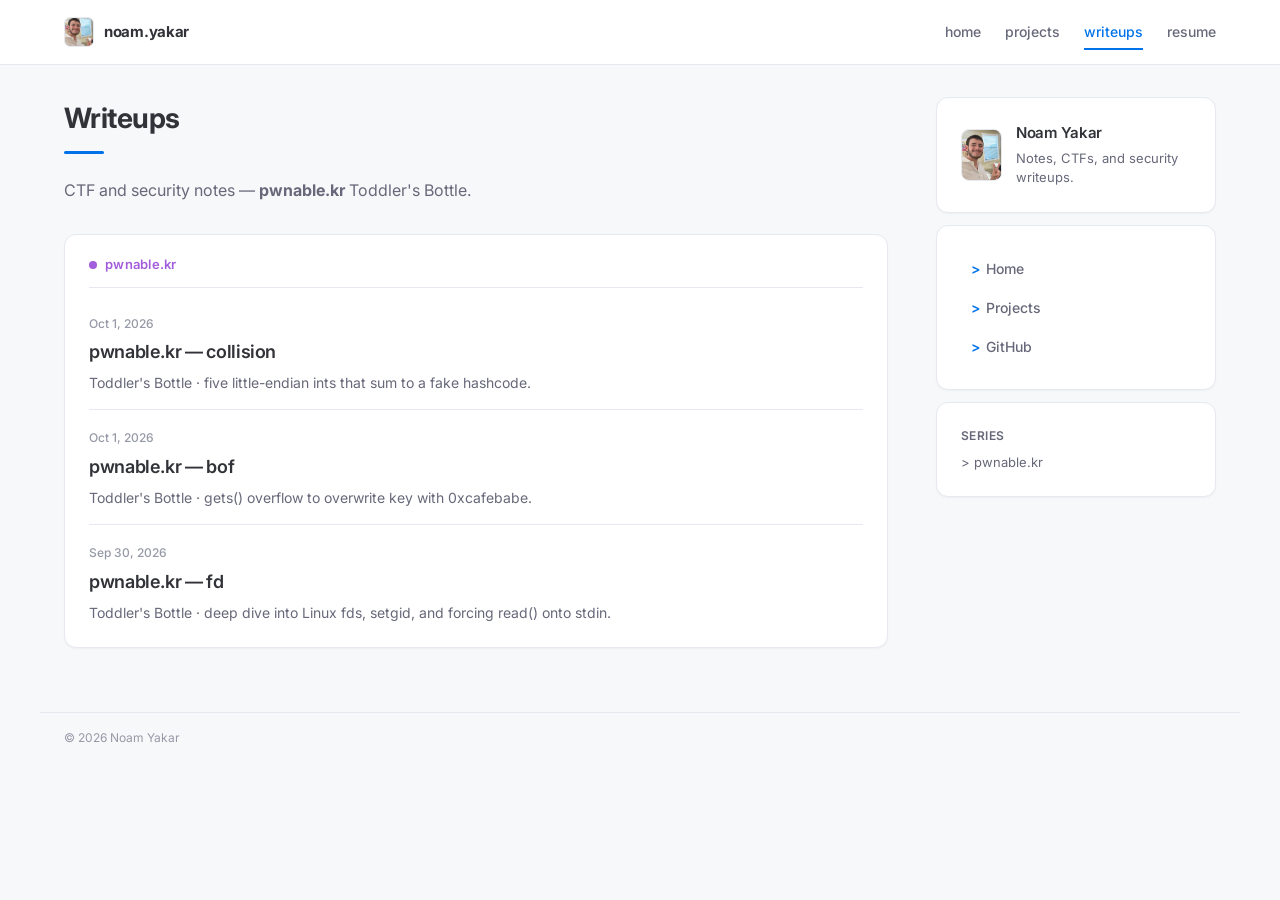
==== writeups/index.html @ 421d5d64 "Remove STP 421 and PCA writeups Drop the course-note posts, their PDFs, and the stats & ML series so" ====
<!DOCTYPE html>
<html lang="en">
<head>
  <meta charset="UTF-8" />
  <meta name="viewport" content="width=device-width, initial-scale=1" />
  <meta name="theme-color" content="#0073EA" />
  <title>Writeups — Noam Yakar</title>
  <meta name="description" content="Security and CTF writeups by Noam Yakar." />
  <link rel="stylesheet" href="../css/site.css" />
</head>
<body class="site">
  <nav class="topbar" aria-label="Primary">
    <div class="topbar-inner">
      <a class="topbar-brand" href="../index.html">
        <img class="topbar-avatar" src="../profile.png" alt="" width="30" height="30" />
        <span>noam.yakar</span>
      </a>
      <div class="topbar-links">
        <a href="../index.html">home</a>
        <a href="../projects.html">projects</a>
        <a href="index.html" aria-current="page">writeups</a>
        <a href="../resume1.pdf" target="_blank" rel="noopener noreferrer">resume</a>
      </div>
    </div>
  </nav>

  <div class="page-layout">
    <main class="content">
      <h1>Writeups</h1>
      <p class="lead">
        CTF and security notes — <strong>pwnable.kr</strong> Toddler's Bottle.
      </p>
      <div class="posts-list" id="writeups-list"></div>
    </main>

    <aside class="sidebar">
      <div class="sidebar-card bio-card">
        <img class="sidebar-avatar" src="../profile.png" alt="Noam Yakar" width="52" height="52" />
        <div>
          <h3 class="sidebar-name">Noam Yakar</h3>
          <p class="sidebar-bio">Notes, CTFs, and security writeups.</p>
        </div>
      </div>
      <div class="sidebar-card links-card">
        <a href="../index.html"><span class="prompt">&gt;</span>Home</a>
        <a href="../projects.html"><span class="prompt">&gt;</span>Projects</a>
        <a href="https://github.com/NoamAdept" target="_blank" rel="noopener noreferrer"><span class="prompt">&gt;</span>GitHub</a>
      </div>
      <div class="sidebar-card">
        <h4 class="sidebar-card-title">Series</h4>
        <p class="sidebar-bio">
          <span class="prompt">&gt;</span> pwnable.kr
        </p>
      </div>
    </aside>
  </div>

  <footer class="site-footer">
    <p>© 2026 Noam Yakar</p>
  </footer>
  <script src="../js/writeups.js"></script>
</body>
</html>
---- css/site.css ----
/* Tetra UI — monday.com–inspired SaaS system */
@import url("https://fonts.googleapis.com/css2?family=Inter:wght@400;500;600;700&display=swap");

*,
*::before,
*::after {
  box-sizing: border-box;
  margin: 0;
  padding: 0;
}

:root {
  /* Accent share: blue 40 / purple 25 / green 20 / yellow 15 */
  --blue: #0073ea;
  --purple: #a25ddc;
  --green: #00c875;
  --yellow: #fdab3d;
  --danger: #e2445c;
  --disabled: #c4c4c4;

  --blue-soft: #e6f1fc;
  --purple-soft: #f3eafb;
  --green-soft: #e5f8f1;
  --yellow-soft: #fff4e0;
  --danger-soft: #fde8ec;

  --background: #f7f8fa;
  --surface: #ffffff;
  --surface-hover: #f0f1f3;
  --border: #e6e9ef;
  --border-strong: #d0d4dc;

  --text-primary: #323338;
  --text-secondary: #676879;
  --text-muted: #9699a6;
  --text-disabled: #bfc2cc;

  --accent: var(--blue);
  --radius-small: 6px;
  --radius: 8px;
  --radius-large: 12px;
  --radius-xl: 16px;
  --radius-pill: 999px;

  --shadow-card: 0 1px 2px rgba(0, 0, 0, 0.04);
  --shadow-hover: 0 4px 12px rgba(0, 0, 0, 0.06);

  --font: Inter, -apple-system, BlinkMacSystemFont, "Segoe UI", sans-serif;
  --font-mono: ui-monospace, "SF Mono", Menlo, Consolas, monospace;

  --space-1: 4px;
  --space-2: 8px;
  --space-3: 12px;
  --space-4: 16px;
  --space-5: 24px;
  --space-6: 32px;
  --space-7: 48px;
  --space-8: 64px;

  --transition: background-color 150ms ease, border-color 150ms ease,
    box-shadow 150ms ease, transform 150ms ease, color 150ms ease;
}

html {
  scroll-behavior: smooth;
}

body {
  min-height: 100vh;
  background: var(--background);
  color: var(--text-primary);
  font-family: var(--font);
  font-size: 15px;
  line-height: 1.5;
  -webkit-font-smoothing: antialiased;
}

a {
  color: inherit;
  text-decoration: none;
  transition: var(--transition);
}

img {
  max-width: 100%;
  display: block;
}

/* ── Landing ── */
body.landing {
  display: grid;
  place-items: center;
  padding: var(--space-6) var(--space-4) var(--space-7);
  background:
    radial-gradient(ellipse 70% 55% at 50% 0%, var(--blue-soft), transparent 55%),
    var(--background);
}

.stage {
  position: relative;
  width: min(920px, 100%);
}

.glow {
  position: absolute;
  inset: -2px;
  border-radius: calc(var(--radius-xl) + 2px);
  background: linear-gradient(135deg, var(--blue), var(--purple));
  opacity: 0.18;
  z-index: 0;
}

.card {
  position: relative;
  z-index: 1;
  display: grid;
  grid-template-columns: minmax(220px, 0.95fr) 1.15fr;
  gap: var(--space-5);
  background: var(--surface);
  border-radius: var(--radius-xl);
  padding: var(--space-5);
  border: 1px solid var(--border);
  box-shadow: var(--shadow-card);
}

.portrait {
  border-radius: var(--radius-large);
  overflow: hidden;
  background: var(--surface-hover);
  aspect-ratio: 3 / 4;
  min-height: 280px;
  border: 1px solid var(--border);
}

.portrait img {
  width: 100%;
  height: 100%;
  object-fit: cover;
  object-position: center top;
}

.panel {
  display: flex;
  flex-direction: column;
  gap: var(--space-5);
  min-width: 0;
}

.panel-links {
  display: flex;
  flex-wrap: wrap;
  gap: var(--space-3) var(--space-4);
}

.panel-link {
  display: inline-flex;
  align-items: center;
  min-height: 36px;
  padding: 0 var(--space-4);
  border-radius: var(--radius);
  background: var(--blue);
  color: #fff;
  font-size: 14px;
  font-weight: 600;
}

.panel-link:hover {
  filter: brightness(1.05);
  transform: translateY(-1px);
}

.panel-link:nth-child(2) {
  background: var(--surface);
  color: var(--blue);
  border: 1px solid var(--border);
}

.panel-link:nth-child(2):hover {
  border-color: var(--border-strong);
  background: var(--blue-soft);
}

.section h2 {
  color: var(--text-secondary);
  font-size: 12px;
  font-weight: 600;
  letter-spacing: 0.04em;
  text-transform: uppercase;
  border-bottom: 1px solid var(--border);
  padding-bottom: var(--space-2);
  margin-bottom: var(--space-3);
}

.list {
  list-style: none;
  display: grid;
  gap: var(--space-2);
}

.list li,
.list a {
  display: flex;
  align-items: baseline;
  gap: var(--space-2);
  color: var(--text-primary);
  font-size: 15px;
}

.list a:hover {
  color: var(--blue);
}

.list .role {
  color: var(--purple);
  background: var(--purple-soft);
  font-size: 12px;
  font-weight: 500;
  margin-left: auto;
  padding: 2px 8px;
  border-radius: var(--radius-pill);
  white-space: nowrap;
}

.list .prompt {
  color: var(--blue);
  font-weight: 600;
  flex-shrink: 0;
}

#skills-title + .list .prompt {
  color: var(--green);
}

.brand {
  grid-column: 1 / 2;
  color: var(--text-primary);
  font-size: clamp(1.5rem, 3.5vw, 2rem);
  font-weight: 700;
  letter-spacing: -0.02em;
  align-self: end;
  padding-top: var(--space-2);
}

.brand span {
  color: var(--blue);
}

/* ── Site pages ── */
body.site {
  background: var(--background);
}

body.site::before {
  content: none;
}

.topbar {
  position: sticky;
  top: 0;
  z-index: 100;
  background: rgba(255, 255, 255, 0.92);
  backdrop-filter: blur(12px);
  border-bottom: 1px solid var(--border);
}

.topbar-inner {
  max-width: 1200px;
  margin: 0 auto;
  padding: 0 var(--space-5);
  height: 64px;
  display: flex;
  align-items: center;
  justify-content: space-between;
  gap: var(--space-4);
}

.topbar-brand {
  display: flex;
  align-items: center;
  gap: 10px;
  color: var(--text-primary);
  font-weight: 700;
  font-size: 15px;
  letter-spacing: -0.02em;
}

.topbar-brand:hover {
  color: var(--blue);
}

.topbar-avatar {
  width: 30px;
  height: 30px;
  border-radius: var(--radius-small);
  object-fit: cover;
  border: 1px solid var(--border);
}

.topbar-links {
  display: flex;
  gap: var(--space-5);
  flex-wrap: wrap;
}

.topbar-links a {
  color: var(--text-secondary);
  font-size: 14px;
  font-weight: 500;
  padding: 6px 0;
  border-bottom: 2px solid transparent;
}

.topbar-links a:hover {
  color: var(--text-primary);
}

.topbar-links a[aria-current="page"] {
  color: var(--blue);
  border-bottom-color: var(--blue);
}

.page-layout {
  max-width: 1200px;
  margin: 0 auto;
  padding: var(--space-6) var(--space-5) var(--space-8);
  display: grid;
  grid-template-columns: 1fr 280px;
  gap: var(--space-7);
  align-items: start;
}

.content > h1 {
  font-size: 28px;
  font-weight: 700;
  letter-spacing: -0.02em;
  color: var(--text-primary);
  margin-bottom: var(--space-2);
}

.content > h1::after {
  content: "";
  display: block;
  width: 40px;
  height: 3px;
  background: var(--blue);
  margin-top: var(--space-3);
  margin-bottom: var(--space-5);
  border-radius: 2px;
}

.lead {
  color: var(--text-secondary);
  margin-bottom: var(--space-6);
  max-width: 40rem;
  font-size: 16px;
}

.sidebar {
  position: sticky;
  top: 90px;
  display: grid;
  gap: var(--space-3);
}

.sidebar-card {
  background: var(--surface);
  border: 1px solid var(--border);
  border-radius: var(--radius-large);
  padding: var(--space-5);
  box-shadow: var(--shadow-card);
}

.bio-card {
  display: flex;
  gap: 14px;
  align-items: center;
}

.sidebar-avatar {
  width: 52px;
  height: 52px;
  border-radius: var(--radius);
  object-fit: cover;
  border: 1px solid var(--border);
}

.sidebar-name {
  color: var(--text-primary);
  font-size: 15px;
  font-weight: 600;
  margin-bottom: 4px;
  letter-spacing: -0.02em;
}

.sidebar-bio {
  color: var(--text-secondary);
  font-size: 13px;
}

.sidebar-card-title {
  color: var(--text-secondary);
  font-size: 12px;
  font-weight: 600;
  letter-spacing: 0.04em;
  text-transform: uppercase;
  margin-bottom: var(--space-2);
}

.links-card {
  display: grid;
  gap: 2px;
}

.links-card a {
  color: var(--text-secondary);
  font-size: 14px;
  font-weight: 500;
  padding: 8px 10px;
  border-radius: var(--radius);
}

.links-card a:hover {
  color: var(--blue);
  background: var(--blue-soft);
  transform: translateX(1px);
}

.links-card .prompt {
  color: var(--blue);
  margin-right: 6px;
  font-weight: 600;
}

.posts-list {
  display: flex;
  flex-direction: column;
  gap: var(--space-6);
}

.series-block {
  display: flex;
  flex-direction: column;
  background: var(--surface);
  border: 1px solid var(--border);
  border-radius: var(--radius-large);
  padding: var(--space-2) var(--space-5) var(--space-2);
  box-shadow: var(--shadow-card);
}

.series-heading {
  color: var(--purple);
  font-size: 13px;
  font-weight: 600;
  letter-spacing: 0.02em;
  margin: var(--space-3) 0 var(--space-2);
  padding-bottom: var(--space-3);
  border-bottom: 1px solid var(--border);
}

.series-heading::before {
  content: "";
  display: inline-block;
  width: 8px;
  height: 8px;
  border-radius: 50%;
  background: var(--purple);
  margin-right: 8px;
  vertical-align: middle;
}

.post-card {
  display: block;
  padding: var(--space-4) 0;
  border-bottom: 1px solid var(--border);
}

.series-block .post-card:last-child {
  border-bottom: none;
}

.post-card:hover {
  /* keep flat; title color shifts */
}

.post-meta {
  color: var(--text-muted);
  font-size: 12px;
  font-weight: 500;
}

.post-title {
  color: var(--text-primary);
  font-size: 18px;
  font-weight: 600;
  margin-top: 6px;
  line-height: 1.35;
  letter-spacing: -0.02em;
}

.post-title::before {
  content: none;
}

.post-card:hover .post-title {
  color: var(--blue);
}

.post-card:hover .post-meta {
  color: var(--blue);
}

.post-desc {
  color: var(--text-secondary);
  font-size: 14px;
  margin-top: 8px;
}

.post-tags {
  display: flex;
  flex-wrap: wrap;
  gap: var(--space-2);
  margin-top: var(--space-3);
}

.tag {
  font-size: 12px;
  font-weight: 500;
  color: var(--blue);
  background: var(--blue-soft);
  border: none;
  border-radius: var(--radius-pill);
  padding: 4px 10px;
}

.about-block {
  margin-top: var(--space-7);
  background: var(--surface);
  border: 1px solid var(--border);
  border-radius: var(--radius-large);
  padding: var(--space-5);
  box-shadow: var(--shadow-card);
}

.about-block h2 {
  color: var(--text-primary);
  font-size: 22px;
  font-weight: 600;
  letter-spacing: -0.02em;
  border-bottom: 1px solid var(--border);
  padding-bottom: 10px;
  margin-bottom: var(--space-4);
}

.about-block h2::before {
  content: none;
}

.about-block p {
  color: var(--text-secondary);
  margin-bottom: var(--space-3);
  font-size: 15px;
  line-height: 1.7;
}

.cred-list {
  list-style: none;
  margin: var(--space-4) 0;
}

.cred-list li {
  margin-bottom: var(--space-2);
  color: var(--text-secondary);
  padding-left: 14px;
  position: relative;
}

.cred-list li::before {
  content: "";
  position: absolute;
  left: 0;
  top: 0.55em;
  width: 6px;
  height: 6px;
  border-radius: 50%;
  background: var(--green);
}

.cred-list strong {
  color: var(--text-primary);
}

.resume-frame {
  width: 100%;
  height: 480px;
  border: 1px solid var(--border);
  border-radius: var(--radius);
  margin-top: var(--space-3);
  background: var(--surface-hover);
}

.btn-row {
  display: flex;
  flex-wrap: wrap;
  gap: var(--space-2);
  margin: var(--space-4) 0;
}

.btn {
  display: inline-flex;
  align-items: center;
  min-height: 40px;
  padding: 0 var(--space-4);
  border-radius: var(--radius);
  border: 1px solid var(--border);
  background: var(--surface);
  color: var(--text-primary);
  font-family: inherit;
  font-size: 14px;
  font-weight: 500;
  transition: var(--transition);
}

.btn:hover {
  border-color: var(--border-strong);
  box-shadow: var(--shadow-hover);
  transform: translateY(-1px);
}

.btn-accent {
  background: var(--blue);
  border-color: var(--blue);
  color: #fff;
}

.btn-accent:hover {
  filter: brightness(1.05);
  border-color: var(--blue);
  color: #fff;
}

.site-footer {
  max-width: 1200px;
  margin: 0 auto;
  padding: var(--space-4) var(--space-5) var(--space-6);
  color: var(--text-muted);
  font-size: 12px;
  border-top: 1px solid var(--border);
}

.egg-hint {
  opacity: 0.45;
}

#egg-terminal {
  display: none;
  margin-top: var(--space-6);
  border: 1px solid var(--border);
  border-radius: var(--radius-large);
  overflow: hidden;
  background: var(--surface);
  box-shadow: var(--shadow-card);
}

#egg-terminal.open {
  display: block;
}

#egg-terminal .egg-bar {
  padding: 10px 14px;
  border-bottom: 1px solid var(--border);
  background: var(--surface-hover);
  color: var(--text-muted);
  font-size: 12px;
  font-weight: 500;
}

#egg-terminal .terminal-body {
  padding: var(--space-4);
  min-height: 200px;
  max-height: 400px;
  overflow: auto;
  white-space: pre-wrap;
  color: var(--text-secondary);
  font-family: var(--font-mono);
  font-size: 13px;
}

#egg-terminal .terminal-input {
  background: transparent;
  border: none;
  border-bottom: 1px solid var(--border);
  color: var(--text-primary);
  font-family: var(--font-mono);
  font-size: 16px;
  outline: none;
  margin-left: 0.35rem;
  width: min(100%, 22rem);
}

#egg-terminal .ok { color: var(--green); }
#egg-terminal .dim { color: var(--text-muted); }
#egg-terminal .warn { color: var(--yellow); }
#egg-terminal .err { color: var(--danger); }

.chess-wrap { margin: 0.75rem 0; display: grid; gap: 0.5rem; }
.chess-board {
  display: grid;
  grid-template-columns: repeat(8, 1fr);
  width: min(100%, 260px);
  aspect-ratio: 1;
  border: 1px solid var(--border);
  border-radius: var(--radius-small);
  overflow: hidden;
}
.sq { display: flex; align-items: center; justify-content: center; font-size: 1.2rem; }
.sq.light { background: #f7f8fa; }
.sq.dark { background: #e6e9ef; }
.sq.white-piece { color: var(--text-primary); }
.sq.black-piece { color: var(--blue); }
.chess-ref {
  width: min(100%, 160px);
  border-radius: var(--radius-small);
  border: 1px solid var(--border);
}

/* Writeup / markdown body */
.page-layout-narrow .content {
  max-width: 48rem;
}

.back-link {
  margin-bottom: var(--space-4);
  font-size: 14px;
  font-weight: 500;
}

.back-link a {
  color: var(--blue);
}

.back-link a:hover {
  color: #005bb8;
}

.post-date-meta {
  color: var(--text-muted);
  font-size: 12px;
  font-weight: 500;
  letter-spacing: 0.02em;
  margin-bottom: 0.35rem;
}

.md-body {
  font-size: 16px;
  line-height: 1.7;
  color: var(--text-secondary);
}

.md-body > *:first-child {
  margin-top: 0;
}

.md-body h1,
.md-body h2,
.md-body h3 {
  color: var(--text-primary);
  margin: var(--space-6) 0 var(--space-3);
  line-height: 1.25;
  letter-spacing: -0.02em;
}

.md-body h1 {
  font-size: 28px;
  font-weight: 700;
  border-bottom: 1px solid var(--border);
  padding-bottom: var(--space-3);
}

.md-body h2 {
  font-size: 22px;
  font-weight: 600;
}

.md-body h3 {
  font-size: 18px;
  font-weight: 600;
}

.md-body h2::before,
.md-body h3::before {
  content: none;
}

.md-body p,
.md-body ul,
.md-body ol {
  margin-bottom: var(--space-4);
}

.md-body ul {
  list-style: none;
  padding-left: 0;
}

.md-body ul > li {
  position: relative;
  padding-left: 16px;
  margin-bottom: 8px;
}

.md-body ul > li::before {
  content: "";
  position: absolute;
  left: 0;
  top: 0.6em;
  width: 6px;
  height: 6px;
  border-radius: 50%;
  background: var(--blue);
}

.md-body ol {
  padding-left: 1.25rem;
}

.md-body ol > li::marker {
  color: var(--blue);
  font-weight: 600;
}

.md-body a {
  color: var(--blue);
  text-decoration: underline;
  text-decoration-color: rgba(0, 115, 234, 0.3);
  text-underline-offset: 0.18em;
}

.md-body a:hover {
  color: #005bb8;
  text-decoration-color: rgba(0, 91, 184, 0.55);
}

.md-body strong {
  color: var(--text-primary);
  font-weight: 600;
}

.md-body code {
  font-family: var(--font-mono);
  background: var(--blue-soft);
  border: none;
  color: #005bb8;
  border-radius: 4px;
  padding: 0.15em 0.4em;
  font-size: 0.88em;
}

.md-body pre {
  background: #1f2329;
  border: 1px solid #2c323a;
  box-shadow: none;
  border-radius: var(--radius);
  padding: var(--space-4);
  overflow-x: auto;
  margin-bottom: var(--space-4);
  font-size: 13px;
  line-height: 1.55;
}

.md-body pre code {
  background: none;
  border: none;
  color: #e8eaed;
  padding: 0;
  font-size: inherit;
}

.md-body blockquote {
  border-left: 3px solid var(--purple);
  background: var(--purple-soft);
  padding: 12px 16px;
  color: var(--text-secondary);
  margin: 0 0 var(--space-4);
  border-radius: 0 var(--radius) var(--radius) 0;
}

.md-body hr {
  border: none;
  border-top: 1px solid var(--border);
  margin: var(--space-6) 0;
}

.md-body img {
  border-radius: var(--radius);
  border: 1px solid var(--border);
  box-shadow: var(--shadow-card);
  margin: var(--space-3) 0 var(--space-4);
  background: var(--surface);
}

.md-figure {
  margin: var(--space-3) 0 var(--space-5);
}

.md-figure img {
  margin-bottom: var(--space-2);
}

.md-figure figcaption {
  color: var(--text-muted);
  font-size: 12px;
  line-height: 1.4;
  border-left: 2px solid var(--blue);
  padding-left: 10px;
}

.md-body table {
  width: 100%;
  border-collapse: collapse;
  margin: 0 0 var(--space-5);
  font-size: 14px;
  overflow: hidden;
  border-radius: var(--radius);
  border: 1px solid var(--border);
  background: var(--surface);
}

.md-body th,
.md-body td {
  text-align: left;
  padding: 12px 14px;
  border-bottom: 1px solid var(--border);
  vertical-align: top;
}

.md-body th {
  background: var(--blue-soft);
  color: var(--text-primary);
  font-weight: 600;
}

.md-body tr:last-child td {
  border-bottom: none;
}

.md-body tr:nth-child(even) td {
  background: var(--surface-hover);
}

/* Challenge hero + callouts */
.challenge-hero {
  display: grid;
  grid-template-columns: 120px 1fr;
  gap: var(--space-4);
  align-items: center;
  margin: 0 0 var(--space-5);
  padding: var(--space-4);
  border-radius: var(--radius-large);
  border: 1px solid var(--border);
  background:
    linear-gradient(135deg, var(--blue-soft), var(--purple-soft) 70%, var(--surface));
  box-shadow: var(--shadow-card);
}

.challenge-art {
  width: 120px;
  height: auto;
  margin: 0 !important;
  border-radius: var(--radius) !important;
  border: 1px solid var(--border) !important;
  box-shadow: var(--shadow-card) !important;
  background: var(--surface) !important;
}

.challenge-hero-copy {
  min-width: 0;
}

.challenge-eyebrow {
  margin: 0 0 6px !important;
  color: var(--purple);
  font-size: 12px;
  font-weight: 600;
  letter-spacing: 0.04em;
  text-transform: uppercase;
}

.challenge-prompt {
  margin: 0 0 12px !important;
  color: var(--text-primary);
  font-size: 18px;
  font-weight: 600;
  font-style: normal;
  letter-spacing: -0.02em;
  line-height: 1.35;
}

.challenge-logo {
  display: block;
  width: min(100%, 200px);
  height: auto;
  margin: 0 !important;
  border: none !important;
  border-radius: 0 !important;
  box-shadow: none !important;
  background: transparent !important;
}

.callout {
  display: block;
  margin: 0 0 var(--space-4);
  padding: 14px 16px;
  border-radius: var(--radius);
  border: 1px solid transparent;
  line-height: 1.55;
  font-size: 14px;
}

.callout strong {
  display: inline-block;
  margin-right: 0.35rem;
  letter-spacing: 0.04em;
  text-transform: uppercase;
  font-size: 11px;
  font-weight: 600;
}

.callout code {
  white-space: normal;
}

.callout-info {
  background: var(--blue-soft);
  border-color: #c5ddf7;
  color: var(--text-secondary);
}

.callout-info strong {
  color: var(--blue);
}

.callout-tip {
  background: var(--green-soft);
  border-color: #b7ebd6;
  color: var(--text-secondary);
}

.callout-tip strong {
  color: #009e5c;
}

.callout-warn {
  background: var(--yellow-soft);
  border-color: #f5d7a4;
  color: var(--text-secondary);
}

.callout-warn strong {
  color: #c77d12;
}

details.spoiler {
  margin: 0 0 var(--space-4);
  border: 1px solid var(--border);
  border-radius: var(--radius);
  background: var(--surface);
  padding: 4px 14px 14px;
  box-shadow: var(--shadow-card);
}

details.spoiler > summary {
  cursor: pointer;
  list-style: none;
  color: var(--blue);
  font-weight: 600;
  font-size: 14px;
  letter-spacing: 0;
  padding: 12px 2px;
  user-select: none;
}

details.spoiler > summary::-webkit-details-marker {
  display: none;
}

details.spoiler > summary::before {
  content: "▸ ";
  color: var(--blue);
}

details.spoiler[open] > summary::before {
  content: "▾ ";
}

details.spoiler[open] > summary {
  border-bottom: 1px solid var(--border);
  margin-bottom: 12px;
}

details.spoiler pre {
  margin-bottom: 12px;
}

.err-msg {
  color: var(--danger);
}

/* ── Section heads ── */
.section-head {
  margin: var(--space-7) 0 var(--space-5);
}

.section-head h2 {
  font-size: 22px;
  font-weight: 600;
  letter-spacing: -0.02em;
  color: var(--text-primary);
  margin-bottom: var(--space-2);
}

.section-sub {
  color: var(--text-secondary);
  font-size: 15px;
  max-width: 36rem;
}

.highlight-section .section-head {
  margin-top: var(--space-2);
}

/* ── Highlighted projects ── */
.highlight-grid {
  display: grid;
  grid-template-columns: repeat(2, minmax(0, 1fr));
  gap: var(--space-4);
  margin-bottom: var(--space-2);
}

.highlight-card {
  display: flex;
  flex-direction: column;
  gap: var(--space-2);
  background: var(--surface);
  border: 1px solid var(--border);
  border-radius: var(--radius-large);
  padding: var(--space-5);
  box-shadow: var(--shadow-card);
  min-height: 100%;
  transition: var(--transition);
  border-top: 3px solid var(--blue);
}

.highlight-card:hover {
  border-color: var(--border-strong);
  box-shadow: var(--shadow-hover);
  transform: translateY(-2px);
}

.highlight-card.accent-0 { border-top-color: var(--blue); }
.highlight-card.accent-1 { border-top-color: var(--purple); }
.highlight-card.accent-2 { border-top-color: var(--green); }
.highlight-card.accent-3 { border-top-color: var(--yellow); }

.highlight-kicker {
  font-size: 11px;
  font-weight: 600;
  letter-spacing: 0.06em;
  text-transform: uppercase;
  color: var(--blue);
}

.accent-1 .highlight-kicker { color: var(--purple); }
.accent-2 .highlight-kicker { color: #009e5c; }
.accent-3 .highlight-kicker { color: #c77d12; }

.highlight-title {
  font-size: 18px;
  font-weight: 600;
  letter-spacing: -0.02em;
  color: var(--text-primary);
  line-height: 1.3;
}

.highlight-meta {
  font-size: 12px;
  font-weight: 500;
  color: var(--text-muted);
}

.highlight-desc {
  font-size: 14px;
  color: var(--text-secondary);
  line-height: 1.55;
  flex: 1;
}

.highlight-list {
  list-style: none;
  margin: var(--space-2) 0 0;
  padding: 0;
  display: grid;
  gap: 6px;
}

.highlight-list li {
  position: relative;
  padding-left: 14px;
  font-size: 13px;
  color: var(--text-secondary);
}

.highlight-list li::before {
  content: "";
  position: absolute;
  left: 0;
  top: 0.55em;
  width: 6px;
  height: 6px;
  border-radius: 50%;
  background: var(--blue);
}

.accent-1 .highlight-list li::before { background: var(--purple); }
.accent-2 .highlight-list li::before { background: var(--green); }
.accent-3 .highlight-list li::before { background: var(--yellow); }

.highlight-cta {
  margin-top: var(--space-3);
  font-size: 14px;
  font-weight: 600;
  color: var(--blue);
}

.highlight-passion {
  grid-column: 1 / -1;
  gap: var(--space-3);
  background:
    linear-gradient(135deg, var(--blue-soft), var(--surface) 48%, var(--green-soft));
  border-color: #b7d7f5;
  border-top-width: 4px;
  border-top-color: var(--blue);
  box-shadow: var(--shadow-hover);
  padding: var(--space-4);
}

.highlight-passion .highlight-kicker {
  color: var(--blue);
}

.highlight-passion .highlight-title {
  font-size: 22px;
  margin: 0;
}

.highlight-passion .highlight-meta {
  margin: 0;
}

.highlight-shot {
  display: block;
  width: 100%;
  height: auto;
  border-radius: calc(var(--radius-large) - 4px);
  border: 1px solid var(--border);
  background: #dfe4eb;
  box-shadow: inset 0 0 0 1px rgba(255, 255, 255, 0.4);
}

.highlight-passion .highlight-cta {
  color: #0060c2;
  margin-top: var(--space-1);
}

/* ── pwn.college ── */
.pwn-section {
  margin-bottom: var(--space-4);
}

.pwn-hero {
  display: grid;
  grid-template-columns: minmax(180px, 0.9fr) 1.2fr;
  gap: var(--space-5);
  align-items: center;
  background:
    linear-gradient(135deg, var(--yellow-soft), var(--surface) 55%, var(--blue-soft));
  border: 1px solid var(--border);
  border-radius: var(--radius-large);
  padding: var(--space-5);
  box-shadow: var(--shadow-card);
  margin-bottom: var(--space-5);
}

.pwn-belt-wrap {
  display: flex;
  flex-direction: column;
  align-items: center;
  gap: var(--space-3);
}

.pwn-belt {
  width: min(100%, 280px);
  height: auto;
  filter: drop-shadow(0 8px 16px rgba(253, 171, 61, 0.25));
}

.pwn-belt-badge {
  display: inline-flex;
  align-items: center;
  padding: 4px 12px;
  border-radius: var(--radius-pill);
  background: var(--yellow);
  color: #3a2a00;
  font-size: 12px;
  font-weight: 700;
  letter-spacing: 0.02em;
}

.pwn-eyebrow {
  font-size: 12px;
  font-weight: 600;
  letter-spacing: 0.06em;
  text-transform: uppercase;
  color: var(--purple);
  margin-bottom: 6px;
}

.pwn-title {
  font-size: 28px;
  font-weight: 700;
  letter-spacing: -0.02em;
  color: var(--text-primary);
  margin-bottom: var(--space-2);
}

.pwn-lead {
  color: var(--text-secondary);
  font-size: 15px;
  margin-bottom: var(--space-4);
  line-height: 1.55;
}

.pwn-muted {
  color: var(--text-muted);
}

.pwn-stats {
  display: flex;
  flex-wrap: wrap;
  gap: var(--space-3);
  margin-bottom: var(--space-4);
}

.pwn-stat {
  background: var(--surface);
  border: 1px solid var(--border);
  border-radius: var(--radius);
  padding: 10px 14px;
  min-width: 7.5rem;
}

.pwn-stat-value {
  display: block;
  font-size: 16px;
  font-weight: 700;
  color: var(--text-primary);
  letter-spacing: -0.02em;
  text-transform: capitalize;
}

.pwn-stat-label {
  display: block;
  font-size: 11px;
  font-weight: 500;
  color: var(--text-muted);
  margin-top: 2px;
}


.belt-dot {
  display: inline-block;
  width: 8px;
  height: 8px;
  border-radius: 50%;
  background: var(--yellow);
  margin-right: 6px;
  box-shadow: 0 0 0 3px var(--yellow-soft);
  vertical-align: middle;
}

.pwn-side-card .sidebar-bio {
  display: flex;
  align-items: center;
}

@media (max-width: 640px) {
  .challenge-hero {
    grid-template-columns: 1fr;
    justify-items: start;
  }

  .challenge-art {
    width: 96px;
  }

  .highlight-grid,
  .pwn-hero {
    grid-template-columns: 1fr;
  }
}

@media (max-width: 760px) {
  .card {
    grid-template-columns: 1fr;
    padding: var(--space-4);
  }

  .portrait {
    aspect-ratio: 1 / 1;
    max-height: 320px;
    min-height: 0;
  }

  .brand {
    grid-column: 1;
    order: 3;
    font-size: 1.45rem;
  }

  .page-layout {
    grid-template-columns: 1fr;
    gap: var(--space-5);
    padding: var(--space-5) var(--space-4) var(--space-7);
  }

  .sidebar {
    position: static;
    order: -1;
  }

  .topbar-links {
    gap: var(--space-3);
  }
}
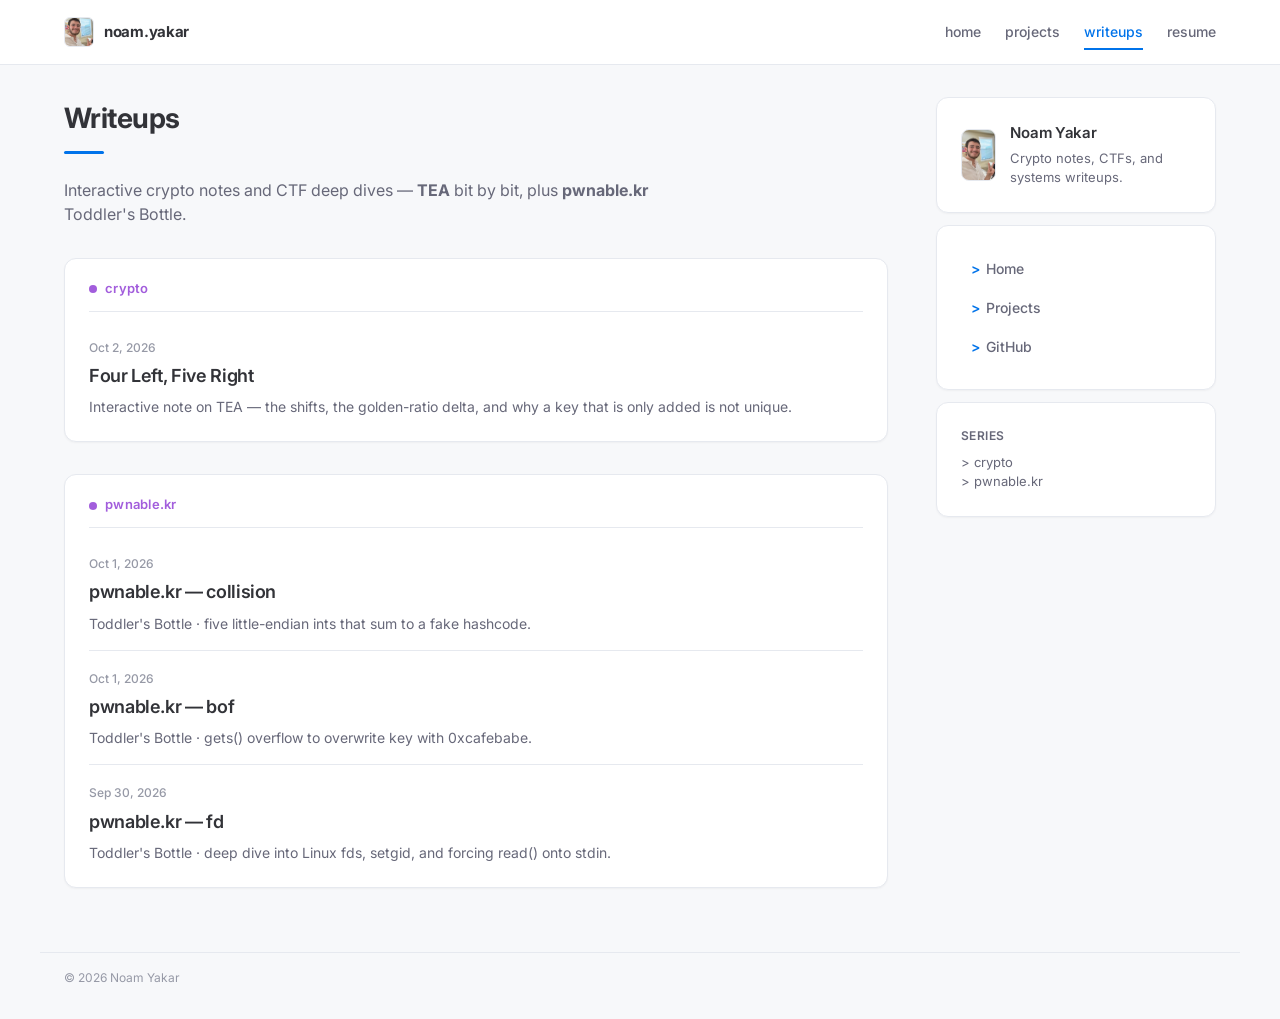
==== commit 4e6d6296: "Add TEA interactive writeup with Feistel cycle diagram Publish Four Left, Five Right as a standalone" ====
--- a/writeups/index.html
+++ b/writeups/index.html
@@ -28,7 +28,9 @@
     <main class="content">
       <h1>Writeups</h1>
       <p class="lead">
-        CTF and security notes — <strong>pwnable.kr</strong> Toddler's Bottle.
+        Interactive crypto notes and CTF deep dives —
+        <strong>TEA</strong> bit by bit, plus <strong>pwnable.kr</strong>
+        Toddler's Bottle.
       </p>
       <div class="posts-list" id="writeups-list"></div>
     </main>
@@ -38,7 +40,7 @@
         <img class="sidebar-avatar" src="../profile.png" alt="Noam Yakar" width="52" height="52" />
         <div>
           <h3 class="sidebar-name">Noam Yakar</h3>
-          <p class="sidebar-bio">Notes, CTFs, and security writeups.</p>
+          <p class="sidebar-bio">Crypto notes, CTFs, and systems writeups.</p>
         </div>
       </div>
       <div class="sidebar-card links-card">
@@ -49,6 +51,7 @@
       <div class="sidebar-card">
         <h4 class="sidebar-card-title">Series</h4>
         <p class="sidebar-bio">
+          <span class="prompt">&gt;</span> crypto<br />
           <span class="prompt">&gt;</span> pwnable.kr
         </p>
       </div>
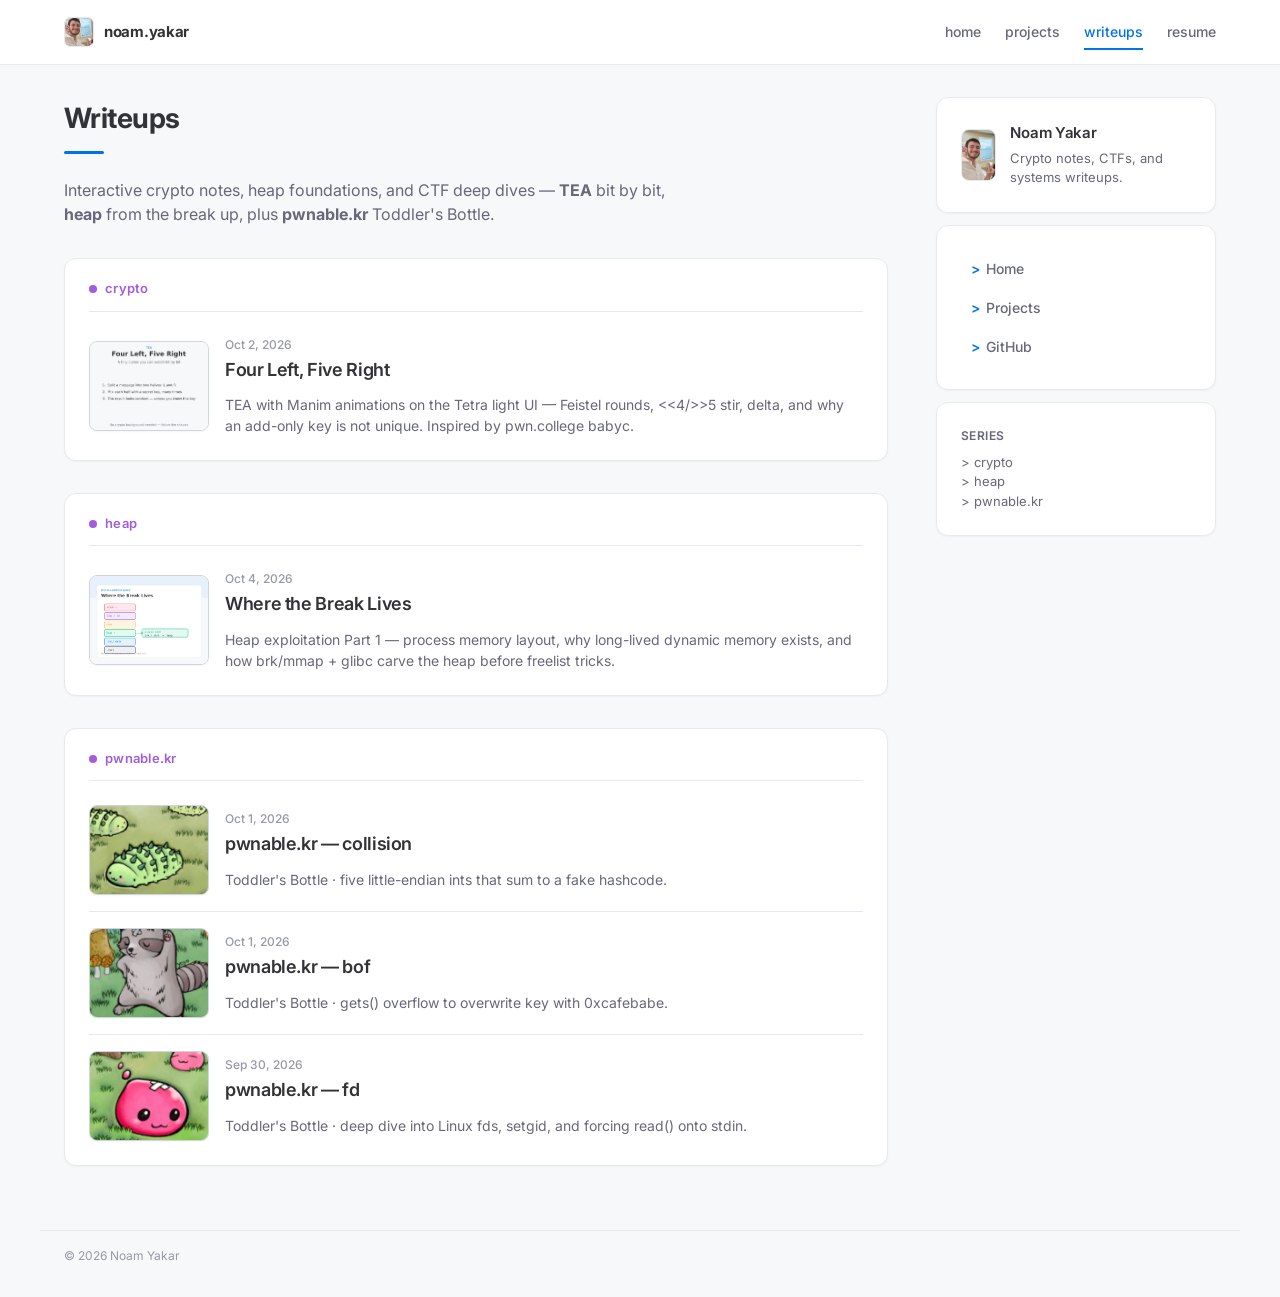
==== commit f5aca989: "Add heap foundations writeup: Where the Break Lives Part 1 covers process address space, why the hea" ====
--- a/writeups/index.html
+++ b/writeups/index.html
@@ -28,9 +28,9 @@
     <main class="content">
       <h1>Writeups</h1>
       <p class="lead">
-        Interactive crypto notes and CTF deep dives —
-        <strong>TEA</strong> bit by bit, plus <strong>pwnable.kr</strong>
-        Toddler's Bottle.
+        Interactive crypto notes, heap foundations, and CTF deep dives —
+        <strong>TEA</strong> bit by bit, <strong>heap</strong> from the
+        break up, plus <strong>pwnable.kr</strong> Toddler's Bottle.
       </p>
       <div class="posts-list" id="writeups-list"></div>
     </main>
@@ -52,6 +52,7 @@
         <h4 class="sidebar-card-title">Series</h4>
         <p class="sidebar-bio">
           <span class="prompt">&gt;</span> crypto<br />
+          <span class="prompt">&gt;</span> heap<br />
           <span class="prompt">&gt;</span> pwnable.kr
         </p>
       </div>
--- a/css/site.css
+++ b/css/site.css
@@ -472,6 +472,44 @@
   display: block;
   padding: var(--space-4) 0;
   border-bottom: 1px solid var(--border);
+  transition: var(--transition);
+}
+
+.post-card-media {
+  display: grid;
+  grid-template-columns: 120px minmax(0, 1fr);
+  gap: var(--space-4);
+  align-items: center;
+}
+
+.post-thumb {
+  display: block;
+  box-sizing: border-box;
+  width: 120px;
+  height: 90px;
+  min-width: 120px;
+  min-height: 90px;
+  flex-shrink: 0;
+  object-fit: cover;
+  object-position: center;
+  border-radius: var(--radius);
+  border: 1.5px solid var(--border-strong);
+  background:
+    linear-gradient(145deg, var(--blue-soft), var(--purple-soft));
+  box-shadow: var(--shadow-card);
+  transition: var(--transition);
+}
+
+.post-thumb-empty {
+  display: block;
+  background: linear-gradient(135deg, var(--blue-soft), var(--purple-soft));
+}
+
+.post-body {
+  display: flex;
+  flex-direction: column;
+  gap: 4px;
+  min-width: 0;
 }
 
 .series-block .post-card:last-child {
@@ -480,6 +518,12 @@
 
 .post-card:hover {
   /* keep flat; title color shifts */
+}
+
+.post-card-media:hover .post-thumb {
+  border-color: var(--border-strong);
+  box-shadow: var(--shadow-hover);
+  transform: translateY(-1px);
 }
 
 .post-meta {
@@ -492,7 +536,7 @@
   color: var(--text-primary);
   font-size: 18px;
   font-weight: 600;
-  margin-top: 6px;
+  margin-top: 0;
   line-height: 1.35;
   letter-spacing: -0.02em;
 }
@@ -1406,6 +1450,18 @@
   .pwn-hero {
     grid-template-columns: 1fr;
   }
+
+  .post-card-media {
+    grid-template-columns: 96px minmax(0, 1fr);
+    gap: var(--space-3);
+  }
+
+  .post-thumb {
+    width: 96px;
+    height: 72px;
+    min-width: 96px;
+    min-height: 72px;
+  }
 }
 
 @media (max-width: 760px) {
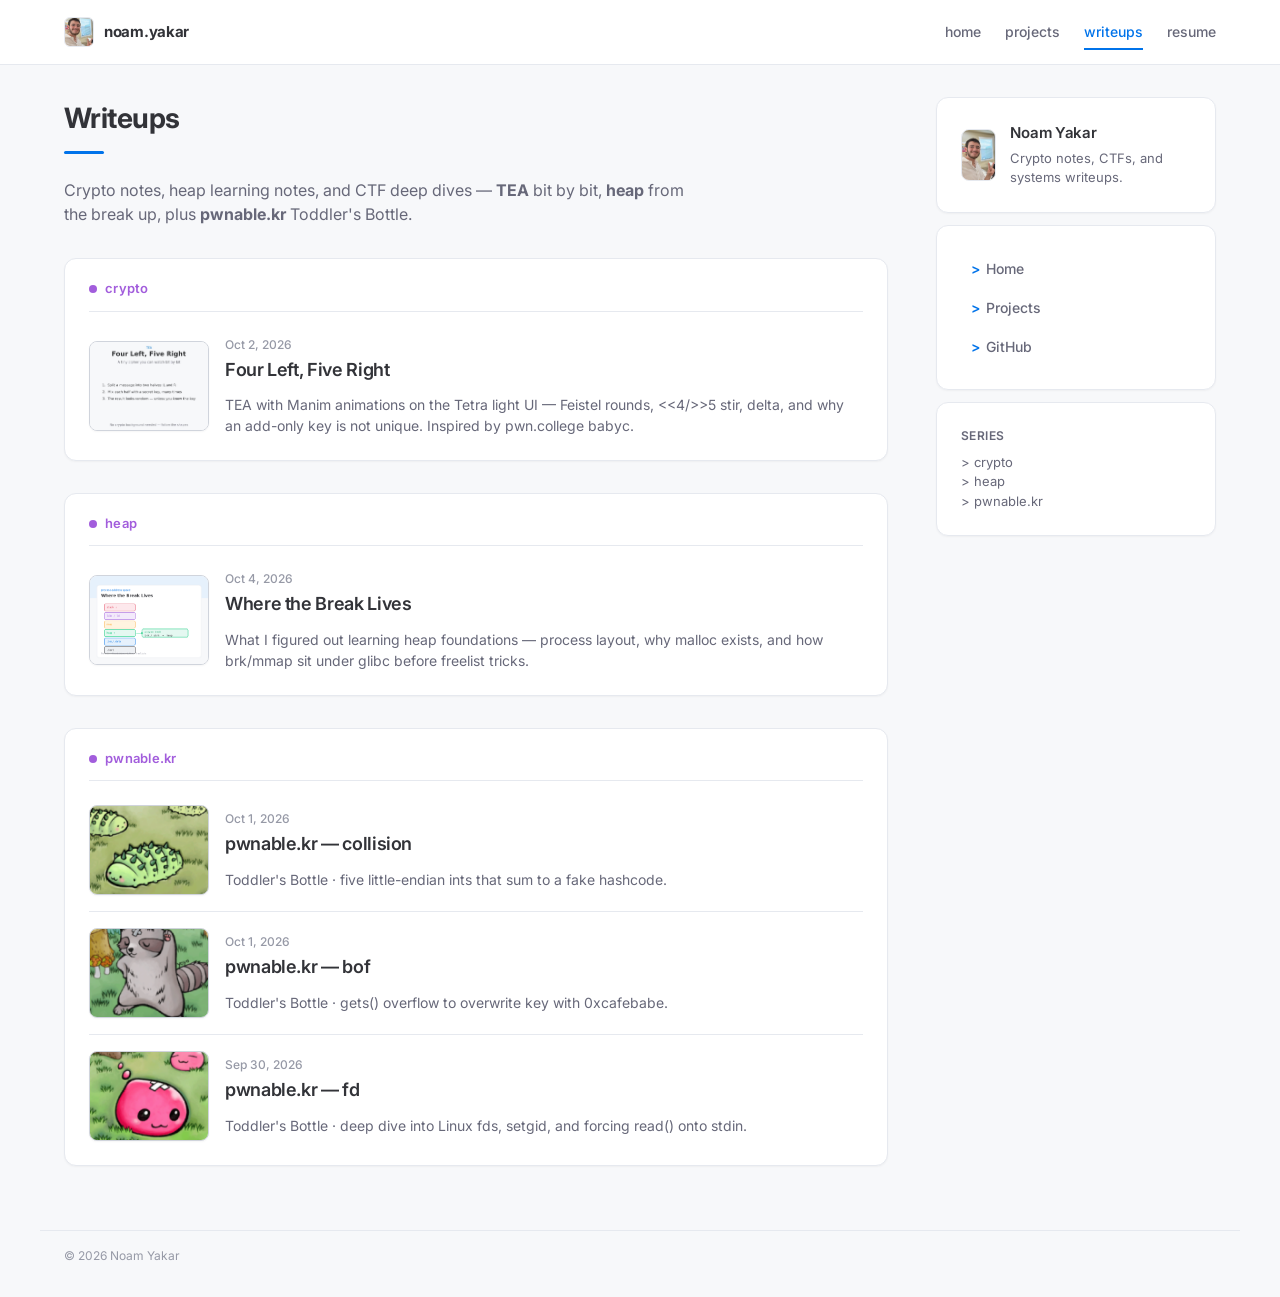
==== commit daa2a24d: "Rewrite heap foundations writeup in first-person learning voice Make Where the Break Lives sound lik" ====
--- a/writeups/index.html
+++ b/writeups/index.html
@@ -28,7 +28,7 @@
     <main class="content">
       <h1>Writeups</h1>
       <p class="lead">
-        Interactive crypto notes, heap foundations, and CTF deep dives —
+        Crypto notes, heap learning notes, and CTF deep dives —
         <strong>TEA</strong> bit by bit, <strong>heap</strong> from the
         break up, plus <strong>pwnable.kr</strong> Toddler's Bottle.
       </p>
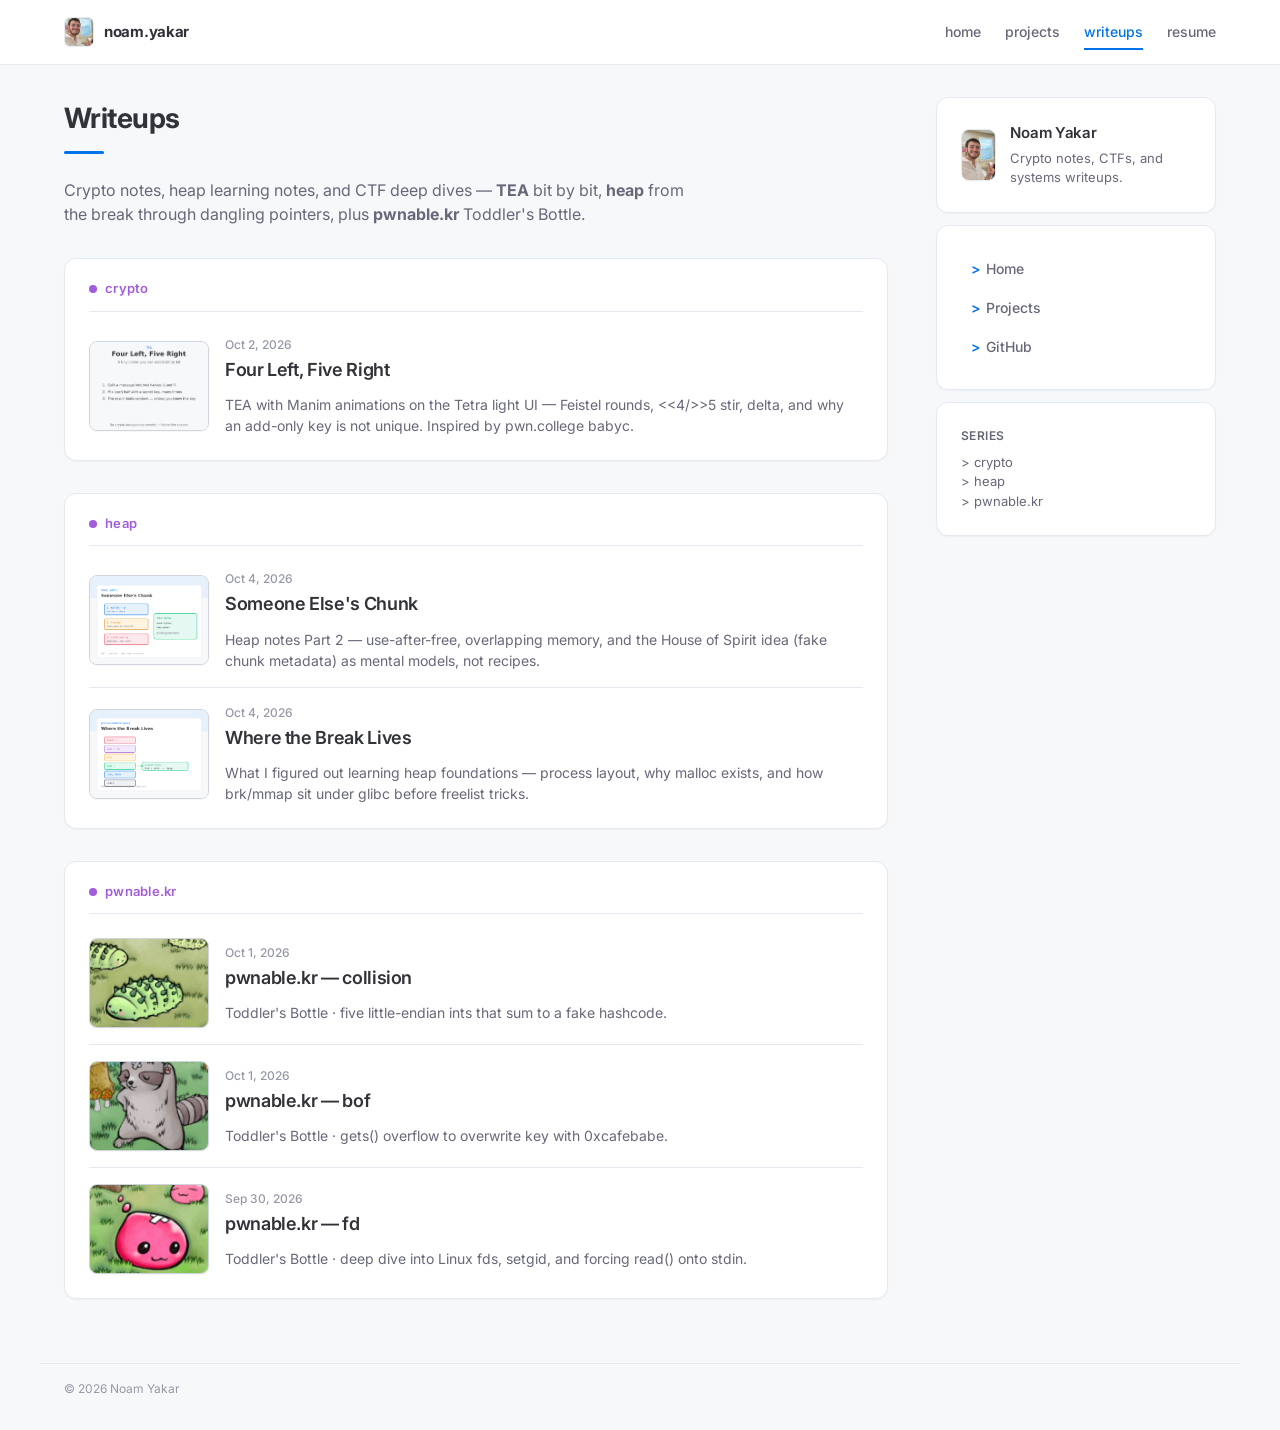
==== commit ad1a1687: "Add heap Part 2: Someone Else's Chunk Educational notes on use-after-free, overlapping/disclosing me" ====
--- a/writeups/index.html
+++ b/writeups/index.html
@@ -30,7 +30,8 @@
       <p class="lead">
         Crypto notes, heap learning notes, and CTF deep dives —
         <strong>TEA</strong> bit by bit, <strong>heap</strong> from the
-        break up, plus <strong>pwnable.kr</strong> Toddler's Bottle.
+        break through dangling pointers, plus <strong>pwnable.kr</strong>
+        Toddler's Bottle.
       </p>
       <div class="posts-list" id="writeups-list"></div>
     </main>
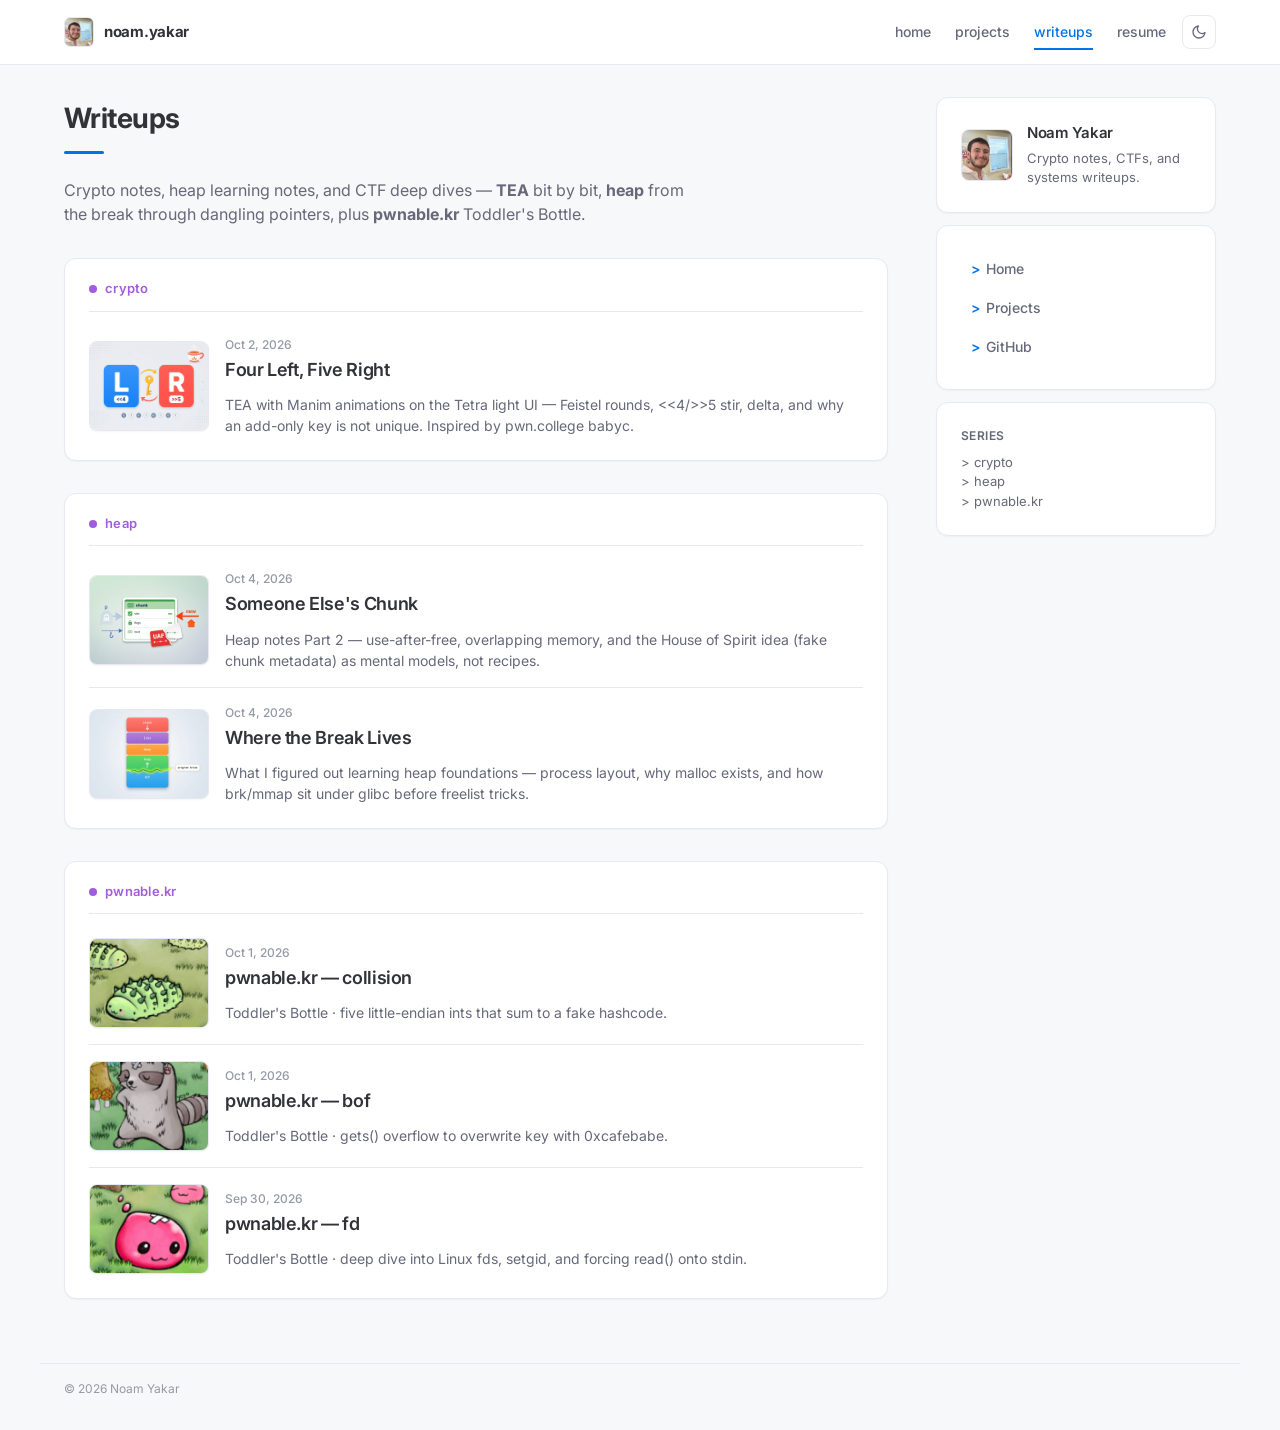
==== commit 10787eba: "Polish portfolio: home intro, dark mode, mobile nav, SEO, post nav - Home: name + one-line intro, la" ====
--- a/writeups/index.html
+++ b/writeups/index.html
@@ -6,26 +6,40 @@
   <meta name="theme-color" content="#0073EA" />
   <title>Writeups — Noam Yakar</title>
   <meta name="description" content="Security and CTF writeups by Noam Yakar." />
+  <link rel="icon" href="../favicon.svg" type="image/svg+xml" />
+  <link rel="canonical" href="https://noamadept.github.io/noamPortfolio.github.io/writeups/" />
+  <meta property="og:type" content="website" />
+  <meta property="og:title" content="Writeups — Noam Yakar" />
+  <meta property="og:description" content="Security and CTF writeups by Noam Yakar." />
+  <meta property="og:image" content="https://noamadept.github.io/noamPortfolio.github.io/profile.jpg" />
   <link rel="stylesheet" href="../css/site.css" />
+  <script src="../js/theme.js"></script>
 </head>
 <body class="site">
+  <a class="skip-link" href="#main">Skip to content</a>
   <nav class="topbar" aria-label="Primary">
     <div class="topbar-inner">
       <a class="topbar-brand" href="../index.html">
-        <img class="topbar-avatar" src="../profile.png" alt="" width="30" height="30" />
+        <img class="topbar-avatar" src="../avatar.jpg" alt="" width="30" height="30" />
         <span>noam.yakar</span>
       </a>
-      <div class="topbar-links">
-        <a href="../index.html">home</a>
-        <a href="../projects.html">projects</a>
-        <a href="index.html" aria-current="page">writeups</a>
-        <a href="../resume1.pdf" target="_blank" rel="noopener noreferrer">resume</a>
+      <div class="topbar-end">
+        <div class="topbar-links">
+          <a href="../index.html">home</a>
+          <a href="../projects.html">projects</a>
+          <a href="index.html" aria-current="page">writeups</a>
+          <a href="../resume1.pdf" target="_blank" rel="noopener noreferrer">resume</a>
+        </div>
+        <button class="theme-toggle" type="button" aria-label="Toggle dark mode">
+          <svg class="icon-moon" viewBox="0 0 24 24" fill="none" stroke="currentColor" stroke-width="2" stroke-linecap="round" stroke-linejoin="round" aria-hidden="true"><path d="M21 12.8A9 9 0 1 1 11.2 3a7 7 0 0 0 9.8 9.8z"/></svg>
+          <svg class="icon-sun" viewBox="0 0 24 24" fill="none" stroke="currentColor" stroke-width="2" stroke-linecap="round" aria-hidden="true"><circle cx="12" cy="12" r="4"/><path d="M12 2v2M12 20v2M4.9 4.9l1.4 1.4M17.7 17.7l1.4 1.4M2 12h2M20 12h2M4.9 19.1l1.4-1.4M17.7 6.3l1.4-1.4"/></svg>
+        </button>
       </div>
     </div>
   </nav>
 
   <div class="page-layout">
-    <main class="content">
+    <main class="content" id="main">
       <h1>Writeups</h1>
       <p class="lead">
         Crypto notes, heap learning notes, and CTF deep dives —
@@ -38,7 +52,7 @@
 
     <aside class="sidebar">
       <div class="sidebar-card bio-card">
-        <img class="sidebar-avatar" src="../profile.png" alt="Noam Yakar" width="52" height="52" />
+        <img class="sidebar-avatar" src="../avatar.jpg" alt="Noam Yakar" width="52" height="52" />
         <div>
           <h3 class="sidebar-name">Noam Yakar</h3>
           <p class="sidebar-bio">Crypto notes, CTFs, and systems writeups.</p>
--- a/css/site.css
+++ b/css/site.css
@@ -36,6 +36,20 @@
   --text-disabled: #bfc2cc;
 
   --accent: var(--blue);
+  --blue-solid: #0073ea;
+  --blue-strong: #005bb8;
+  --on-accent: #ffffff;
+  --topbar-bg: rgba(255, 255, 255, 0.92);
+  --info-border: #c5ddf7;
+  --tip-border: #b7ebd6;
+  --warn-border: #f5d7a4;
+  --green-strong: #009e5c;
+  --yellow-strong: #c77d12;
+  --passion-border: #b7d7f5;
+  --shot-bg: #dfe4eb;
+  --sq-light: #f7f8fa;
+  --sq-dark: #e6e9ef;
+  color-scheme: light;
   --radius-small: 6px;
   --radius: 8px;
   --radius-large: 12px;
@@ -127,7 +141,7 @@
   border-radius: var(--radius-large);
   overflow: hidden;
   background: var(--surface-hover);
-  aspect-ratio: 3 / 4;
+  align-self: stretch;
   min-height: 280px;
   border: 1px solid var(--border);
 }
@@ -158,8 +172,8 @@
   min-height: 36px;
   padding: 0 var(--space-4);
   border-radius: var(--radius);
-  background: var(--blue);
-  color: #fff;
+  background: var(--blue-solid);
+  color: var(--on-accent);
   font-size: 14px;
   font-weight: 600;
 }
@@ -258,7 +272,7 @@
   position: sticky;
   top: 0;
   z-index: 100;
-  background: rgba(255, 255, 255, 0.92);
+  background: var(--topbar-bg);
   backdrop-filter: blur(12px);
   border-bottom: 1px solid var(--border);
 }
@@ -483,19 +497,12 @@
 }
 
 .post-thumb {
-  display: block;
-  box-sizing: border-box;
   width: 120px;
   height: 90px;
-  min-width: 120px;
-  min-height: 90px;
-  flex-shrink: 0;
   object-fit: cover;
-  object-position: center;
   border-radius: var(--radius);
-  border: 1.5px solid var(--border-strong);
-  background:
-    linear-gradient(145deg, var(--blue-soft), var(--purple-soft));
+  border: 1px solid var(--border);
+  background: var(--surface-hover);
   box-shadow: var(--shadow-card);
   transition: var(--transition);
 }
@@ -671,15 +678,15 @@
 }
 
 .btn-accent {
-  background: var(--blue);
-  border-color: var(--blue);
-  color: #fff;
+  background: var(--blue-solid);
+  border-color: var(--blue-solid);
+  color: var(--on-accent);
 }
 
 .btn-accent:hover {
   filter: brightness(1.05);
-  border-color: var(--blue);
-  color: #fff;
+  border-color: var(--blue-solid);
+  color: var(--on-accent);
 }
 
 .site-footer {
@@ -757,8 +764,8 @@
   overflow: hidden;
 }
 .sq { display: flex; align-items: center; justify-content: center; font-size: 1.2rem; }
-.sq.light { background: #f7f8fa; }
-.sq.dark { background: #e6e9ef; }
+.sq.light { background: var(--sq-light); }
+.sq.dark { background: var(--sq-dark); }
 .sq.white-piece { color: var(--text-primary); }
 .sq.black-piece { color: var(--blue); }
 .chess-ref {
@@ -783,7 +790,7 @@
 }
 
 .back-link a:hover {
-  color: #005bb8;
+  color: var(--blue-strong);
 }
 
 .post-date-meta {
@@ -875,13 +882,13 @@
 .md-body a {
   color: var(--blue);
   text-decoration: underline;
-  text-decoration-color: rgba(0, 115, 234, 0.3);
+  text-decoration-color: color-mix(in srgb, var(--blue) 35%, transparent);
   text-underline-offset: 0.18em;
 }
 
 .md-body a:hover {
-  color: #005bb8;
-  text-decoration-color: rgba(0, 91, 184, 0.55);
+  color: var(--blue-strong);
+  text-decoration-color: color-mix(in srgb, var(--blue-strong) 60%, transparent);
 }
 
 .md-body strong {
@@ -893,7 +900,7 @@
   font-family: var(--font-mono);
   background: var(--blue-soft);
   border: none;
-  color: #005bb8;
+  color: var(--blue-strong);
   border-radius: 4px;
   padding: 0.15em 0.4em;
   font-size: 0.88em;
@@ -1075,7 +1082,7 @@
 
 .callout-info {
   background: var(--blue-soft);
-  border-color: #c5ddf7;
+  border-color: var(--info-border);
   color: var(--text-secondary);
 }
 
@@ -1085,22 +1092,22 @@
 
 .callout-tip {
   background: var(--green-soft);
-  border-color: #b7ebd6;
+  border-color: var(--tip-border);
   color: var(--text-secondary);
 }
 
 .callout-tip strong {
-  color: #009e5c;
+  color: var(--green-strong);
 }
 
 .callout-warn {
   background: var(--yellow-soft);
-  border-color: #f5d7a4;
+  border-color: var(--warn-border);
   color: var(--text-secondary);
 }
 
 .callout-warn strong {
-  color: #c77d12;
+  color: var(--yellow-strong);
 }
 
 details.spoiler {
@@ -1214,8 +1221,8 @@
 }
 
 .accent-1 .highlight-kicker { color: var(--purple); }
-.accent-2 .highlight-kicker { color: #009e5c; }
-.accent-3 .highlight-kicker { color: #c77d12; }
+.accent-2 .highlight-kicker { color: var(--green-strong); }
+.accent-3 .highlight-kicker { color: var(--yellow-strong); }
 
 .highlight-title {
   font-size: 18px;
@@ -1280,7 +1287,7 @@
   gap: var(--space-3);
   background:
     linear-gradient(135deg, var(--blue-soft), var(--surface) 48%, var(--green-soft));
-  border-color: #b7d7f5;
+  border-color: var(--passion-border);
   border-top-width: 4px;
   border-top-color: var(--blue);
   box-shadow: var(--shadow-hover);
@@ -1306,12 +1313,12 @@
   height: auto;
   border-radius: calc(var(--radius-large) - 4px);
   border: 1px solid var(--border);
-  background: #dfe4eb;
+  background: var(--shot-bg);
   box-shadow: inset 0 0 0 1px rgba(255, 255, 255, 0.4);
 }
 
 .highlight-passion .highlight-cta {
-  color: #0060c2;
+  color: var(--blue-strong);
   margin-top: var(--space-1);
 }
 
@@ -1452,15 +1459,13 @@
   }
 
   .post-card-media {
-    grid-template-columns: 96px minmax(0, 1fr);
+    grid-template-columns: 88px minmax(0, 1fr);
     gap: var(--space-3);
   }
 
   .post-thumb {
-    width: 96px;
-    height: 72px;
-    min-width: 96px;
-    min-height: 72px;
+    width: 88px;
+    height: 66px;
   }
 }
 
@@ -1490,10 +1495,446 @@
 
   .sidebar {
     position: static;
-    order: -1;
   }
 
   .topbar-links {
     gap: var(--space-3);
   }
 }
+
+
+/* ── Dark theme (follows the OS unless the toggle pins a theme) ── */
+@media (prefers-color-scheme: dark) {
+  :root:not([data-theme="light"]) {
+    --blue: #5aa5ff;
+    --purple: #c294f0;
+    --green: #34d399;
+    --yellow: #fbbf5a;
+    --danger: #ff6b81;
+    --disabled: #4a4f5c;
+
+    --blue-soft: rgba(90, 165, 255, 0.13);
+    --purple-soft: rgba(194, 148, 240, 0.13);
+    --green-soft: rgba(52, 211, 153, 0.12);
+    --yellow-soft: rgba(251, 191, 90, 0.12);
+    --danger-soft: rgba(255, 107, 129, 0.13);
+
+    --background: #0e1014;
+    --surface: #16191f;
+    --surface-hover: #1e222a;
+    --border: #2a2f39;
+    --border-strong: #3a414e;
+
+    --text-primary: #e9ebf1;
+    --text-secondary: #a7acbb;
+    --text-muted: #7d8394;
+    --text-disabled: #4f5563;
+
+    --blue-solid: #2b7de0;
+    --blue-strong: #8cc2ff;
+    --topbar-bg: rgba(14, 16, 20, 0.85);
+    --info-border: rgba(90, 165, 255, 0.3);
+    --tip-border: rgba(52, 211, 153, 0.3);
+    --warn-border: rgba(251, 191, 90, 0.3);
+    --green-strong: #34d399;
+    --yellow-strong: #fbbf5a;
+    --passion-border: rgba(90, 165, 255, 0.35);
+    --shot-bg: #1e222a;
+    --sq-light: #2a2f39;
+    --sq-dark: #1e222a;
+
+    --shadow-card: 0 1px 2px rgba(0, 0, 0, 0.4);
+    --shadow-hover: 0 6px 16px rgba(0, 0, 0, 0.45);
+    color-scheme: dark;
+  }
+}
+
+:root[data-theme="dark"] {
+  --blue: #5aa5ff;
+  --purple: #c294f0;
+  --green: #34d399;
+  --yellow: #fbbf5a;
+  --danger: #ff6b81;
+  --disabled: #4a4f5c;
+
+  --blue-soft: rgba(90, 165, 255, 0.13);
+  --purple-soft: rgba(194, 148, 240, 0.13);
+  --green-soft: rgba(52, 211, 153, 0.12);
+  --yellow-soft: rgba(251, 191, 90, 0.12);
+  --danger-soft: rgba(255, 107, 129, 0.13);
+
+  --background: #0e1014;
+  --surface: #16191f;
+  --surface-hover: #1e222a;
+  --border: #2a2f39;
+  --border-strong: #3a414e;
+
+  --text-primary: #e9ebf1;
+  --text-secondary: #a7acbb;
+  --text-muted: #7d8394;
+  --text-disabled: #4f5563;
+
+  --blue-solid: #2b7de0;
+  --blue-strong: #8cc2ff;
+  --topbar-bg: rgba(14, 16, 20, 0.85);
+  --info-border: rgba(90, 165, 255, 0.3);
+  --tip-border: rgba(52, 211, 153, 0.3);
+  --warn-border: rgba(251, 191, 90, 0.3);
+  --green-strong: #34d399;
+  --yellow-strong: #fbbf5a;
+  --passion-border: rgba(90, 165, 255, 0.35);
+  --shot-bg: #1e222a;
+  --sq-light: #2a2f39;
+  --sq-dark: #1e222a;
+
+  --shadow-card: 0 1px 2px rgba(0, 0, 0, 0.4);
+  --shadow-hover: 0 6px 16px rgba(0, 0, 0, 0.45);
+  color-scheme: dark;
+}
+
+/* Light-background screenshots read better on a soft plate in dark mode */
+:root[data-theme="dark"] .md-body img,
+:root[data-theme="dark"] .post-thumb {
+  background: #f7f8fa;
+}
+
+@media (prefers-color-scheme: dark) {
+  :root:not([data-theme="light"]) .md-body img,
+  :root:not([data-theme="light"]) .post-thumb {
+    background: #f7f8fa;
+  }
+}
+
+/* ── Accessibility ── */
+:focus-visible {
+  outline: 2px solid var(--blue);
+  outline-offset: 2px;
+  border-radius: 4px;
+}
+
+.skip-link {
+  position: absolute;
+  left: var(--space-4);
+  top: -48px;
+  z-index: 200;
+  padding: 8px 14px;
+  border-radius: var(--radius);
+  background: var(--blue-solid);
+  color: var(--on-accent);
+  font-size: 14px;
+  font-weight: 600;
+}
+
+.skip-link:focus {
+  top: var(--space-3);
+}
+
+@media (prefers-reduced-motion: reduce) {
+  html {
+    scroll-behavior: auto;
+  }
+
+  *,
+  *::before,
+  *::after {
+    transition: none !important;
+    animation: none !important;
+  }
+}
+
+/* ── Theme toggle ── */
+.theme-toggle {
+  display: inline-grid;
+  place-items: center;
+  width: 34px;
+  height: 34px;
+  flex-shrink: 0;
+  border: 1px solid var(--border);
+  border-radius: var(--radius);
+  background: var(--surface);
+  color: var(--text-secondary);
+  cursor: pointer;
+  transition: var(--transition);
+}
+
+.theme-toggle:hover {
+  color: var(--blue);
+  border-color: var(--border-strong);
+}
+
+.theme-toggle svg {
+  width: 16px;
+  height: 16px;
+}
+
+.theme-toggle .icon-sun {
+  display: none;
+}
+
+:root[data-theme="dark"] .theme-toggle .icon-sun {
+  display: block;
+}
+
+:root[data-theme="dark"] .theme-toggle .icon-moon {
+  display: none;
+}
+
+@media (prefers-color-scheme: dark) {
+  :root:not([data-theme]) .theme-toggle .icon-sun {
+    display: block;
+  }
+
+  :root:not([data-theme]) .theme-toggle .icon-moon {
+    display: none;
+  }
+}
+
+.topbar-end {
+  display: flex;
+  align-items: center;
+  gap: var(--space-4);
+  min-width: 0;
+}
+
+.landing-toggle {
+  position: fixed;
+  position: absolute;
+  top: var(--space-4);
+  right: var(--space-4);
+  z-index: 2;
+}
+
+/* ── Landing intro ── */
+.intro-kicker {
+  color: var(--blue);
+  font-family: var(--font-mono);
+  font-size: 12px;
+  font-weight: 600;
+  letter-spacing: 0.06em;
+  text-transform: uppercase;
+  margin-bottom: var(--space-2);
+}
+
+.intro-name {
+  color: var(--text-primary);
+  font-size: clamp(1.75rem, 4vw, 2.25rem);
+  font-weight: 700;
+  letter-spacing: -0.03em;
+  line-height: 1.1;
+  margin-bottom: var(--space-3);
+}
+
+.intro-lead {
+  color: var(--text-secondary);
+  font-size: 15px;
+  line-height: 1.6;
+  max-width: 34rem;
+}
+
+.intro-lead a {
+  color: var(--blue);
+  font-weight: 600;
+}
+
+.intro-lead a:hover {
+  text-decoration: underline;
+  text-underline-offset: 0.18em;
+}
+
+.panel-link.ghost {
+  background: var(--surface);
+  color: var(--text-secondary);
+  border: 1px solid var(--border);
+}
+
+.panel-link.ghost:hover {
+  color: var(--blue);
+  border-color: var(--border-strong);
+}
+
+.list-cols {
+  grid-template-columns: repeat(2, minmax(0, 1fr));
+}
+
+.chips {
+  display: flex;
+  flex-wrap: wrap;
+  gap: var(--space-2);
+  list-style: none;
+}
+
+.chips li {
+  font-size: 13px;
+  font-weight: 500;
+  color: var(--green-strong);
+  background: var(--green-soft);
+  border-radius: var(--radius-pill);
+  padding: 4px 10px;
+}
+
+.latest-list {
+  list-style: none;
+  display: grid;
+  gap: 2px;
+}
+
+.latest-list a {
+  display: flex;
+  align-items: baseline;
+  gap: var(--space-3);
+  padding: 6px 8px;
+  margin: 0 -8px;
+  border-radius: var(--radius);
+}
+
+.latest-list a:hover {
+  background: var(--blue-soft);
+}
+
+.latest-title {
+  color: var(--text-primary);
+  font-size: 15px;
+  font-weight: 500;
+  min-width: 0;
+}
+
+.latest-list a:hover .latest-title {
+  color: var(--blue);
+}
+
+.latest-series {
+  margin-left: auto;
+  flex-shrink: 0;
+  color: var(--text-muted);
+  font-family: var(--font-mono);
+  font-size: 12px;
+}
+
+/* ── Writeup post extras ── */
+.post-nav {
+  display: grid;
+  grid-template-columns: repeat(2, minmax(0, 1fr));
+  gap: var(--space-3);
+  margin-top: var(--space-7);
+  padding-top: var(--space-5);
+  border-top: 1px solid var(--border);
+}
+
+.post-nav a {
+  display: flex;
+  flex-direction: column;
+  gap: 4px;
+  padding: var(--space-4);
+  background: var(--surface);
+  border: 1px solid var(--border);
+  border-radius: var(--radius-large);
+  box-shadow: var(--shadow-card);
+}
+
+.post-nav a:hover {
+  border-color: var(--border-strong);
+  box-shadow: var(--shadow-hover);
+  transform: translateY(-1px);
+}
+
+.post-nav .next {
+  grid-column: 2;
+  text-align: right;
+}
+
+.post-nav-label {
+  color: var(--text-muted);
+  font-size: 12px;
+  font-weight: 500;
+}
+
+.post-nav-title {
+  color: var(--text-primary);
+  font-size: 15px;
+  font-weight: 600;
+  letter-spacing: -0.01em;
+}
+
+.post-nav a:hover .post-nav-title {
+  color: var(--blue);
+}
+
+.md-body h2[id],
+.md-body h3[id] {
+  scroll-margin-top: 84px;
+}
+
+/* ── 404 ── */
+.notfound {
+  max-width: 36rem;
+  margin: var(--space-8) auto;
+  padding: 0 var(--space-5);
+}
+
+.notfound pre {
+  font-family: var(--font-mono);
+  font-size: 13px;
+  color: var(--text-secondary);
+  background: var(--surface);
+  border: 1px solid var(--border);
+  border-radius: var(--radius);
+  padding: var(--space-4);
+  margin: var(--space-4) 0 var(--space-5);
+  white-space: pre-wrap;
+}
+
+/* ── Mobile refinements ── */
+@media (max-width: 760px) {
+  .topbar-inner {
+    padding: 0 var(--space-4);
+    gap: var(--space-3);
+    height: 56px;
+  }
+
+  .topbar-brand span {
+    display: none;
+  }
+
+  .topbar-end {
+    gap: var(--space-3);
+    flex: 1;
+    justify-content: flex-end;
+  }
+
+  .topbar-links {
+    flex-wrap: nowrap;
+    overflow-x: auto;
+    scrollbar-width: none;
+    gap: var(--space-4);
+    min-width: 0;
+  }
+
+  .topbar-links::-webkit-scrollbar {
+    display: none;
+  }
+
+  .topbar-links a {
+    white-space: nowrap;
+  }
+
+  /* Content first; the sidebar becomes a footer card stack */
+  .sidebar {
+    order: 0;
+  }
+
+  .sidebar .links-card {
+    display: none;
+  }
+
+  .brand {
+    display: none;
+  }
+
+  .post-nav {
+    grid-template-columns: 1fr;
+  }
+
+  .post-nav .next {
+    grid-column: 1;
+  }
+}
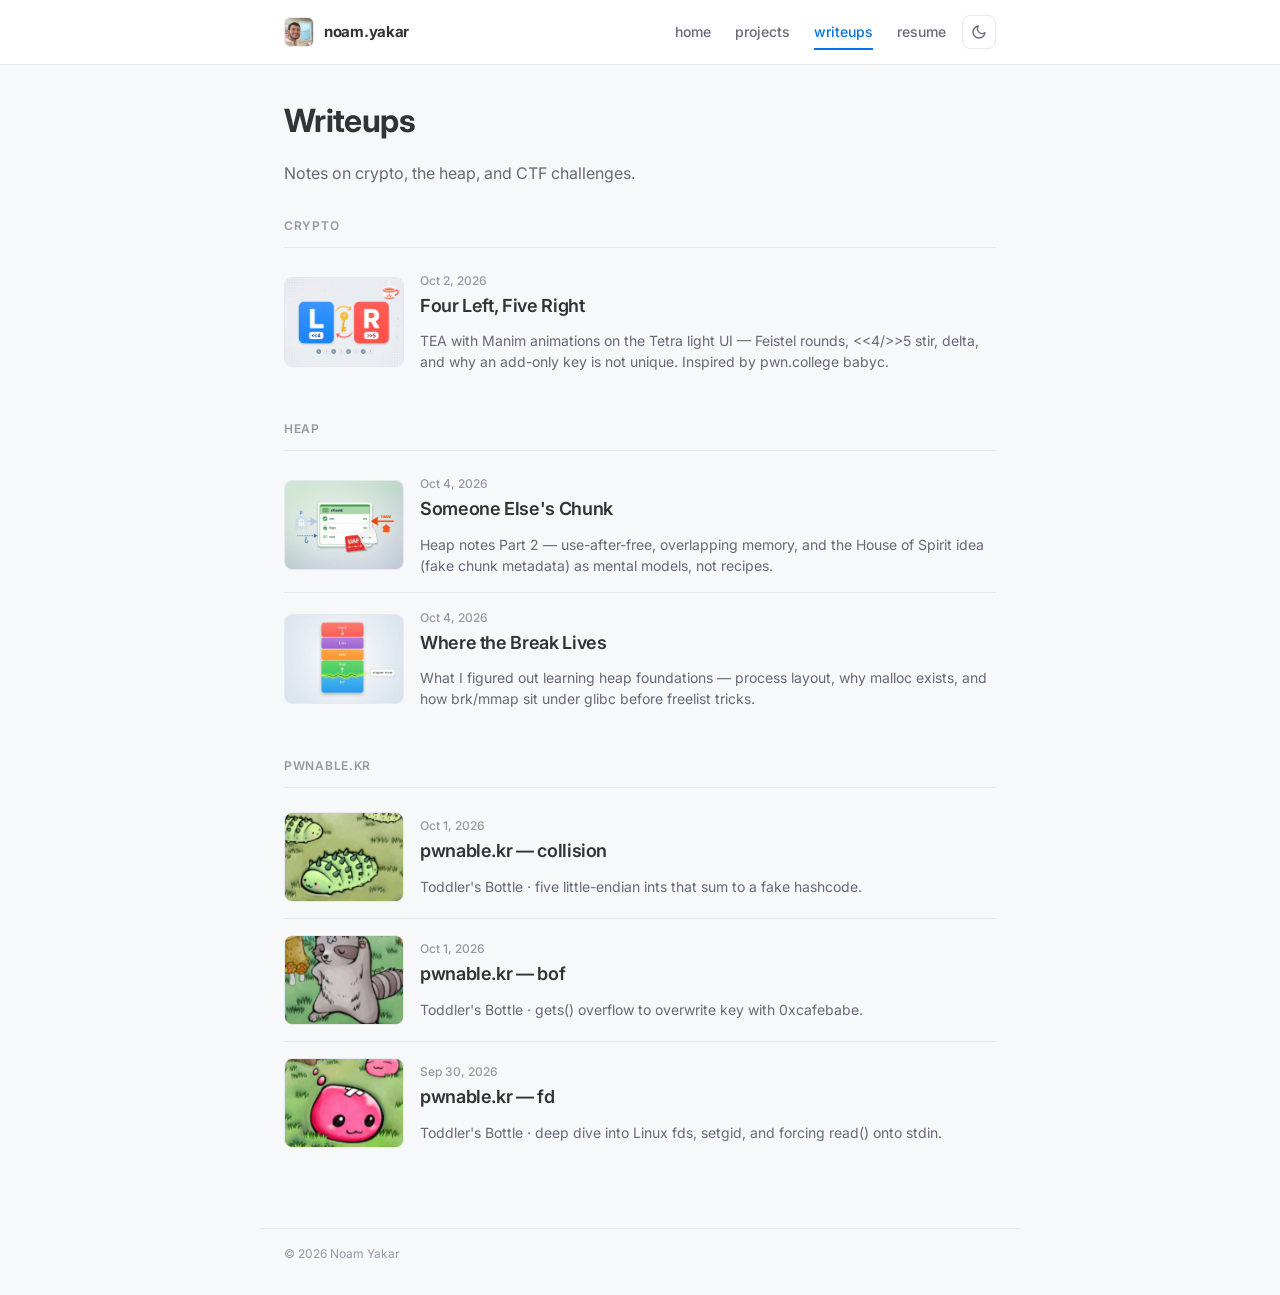
==== commit 512256f2: "Make the site more minimalist - Single accent color; tags, roles, bullets and labels go neutral gray" ====
--- a/writeups/index.html
+++ b/writeups/index.html
@@ -41,37 +41,10 @@
   <div class="page-layout">
     <main class="content" id="main">
       <h1>Writeups</h1>
-      <p class="lead">
-        Crypto notes, heap learning notes, and CTF deep dives —
-        <strong>TEA</strong> bit by bit, <strong>heap</strong> from the
-        break through dangling pointers, plus <strong>pwnable.kr</strong>
-        Toddler's Bottle.
-      </p>
+      <p class="lead">Notes on crypto, the heap, and CTF challenges.</p>
       <div class="posts-list" id="writeups-list"></div>
     </main>
 
-    <aside class="sidebar">
-      <div class="sidebar-card bio-card">
-        <img class="sidebar-avatar" src="../avatar.jpg" alt="Noam Yakar" width="52" height="52" />
-        <div>
-          <h3 class="sidebar-name">Noam Yakar</h3>
-          <p class="sidebar-bio">Crypto notes, CTFs, and systems writeups.</p>
-        </div>
-      </div>
-      <div class="sidebar-card links-card">
-        <a href="../index.html"><span class="prompt">&gt;</span>Home</a>
-        <a href="../projects.html"><span class="prompt">&gt;</span>Projects</a>
-        <a href="https://github.com/NoamAdept" target="_blank" rel="noopener noreferrer"><span class="prompt">&gt;</span>GitHub</a>
-      </div>
-      <div class="sidebar-card">
-        <h4 class="sidebar-card-title">Series</h4>
-        <p class="sidebar-bio">
-          <span class="prompt">&gt;</span> crypto<br />
-          <span class="prompt">&gt;</span> heap<br />
-          <span class="prompt">&gt;</span> pwnable.kr
-        </p>
-      </div>
-    </aside>
   </div>
 
   <footer class="site-footer">
--- a/css/site.css
+++ b/css/site.css
@@ -56,8 +56,8 @@
   --radius-xl: 16px;
   --radius-pill: 999px;
 
-  --shadow-card: 0 1px 2px rgba(0, 0, 0, 0.04);
-  --shadow-hover: 0 4px 12px rgba(0, 0, 0, 0.06);
+  --shadow-card: none;
+  --shadow-hover: none;
 
   --font: Inter, -apple-system, BlinkMacSystemFont, "Segoe UI", sans-serif;
   --font-mono: ui-monospace, "SF Mono", Menlo, Consolas, monospace;
@@ -1543,8 +1543,8 @@
     --sq-light: #2a2f39;
     --sq-dark: #1e222a;
 
-    --shadow-card: 0 1px 2px rgba(0, 0, 0, 0.4);
-    --shadow-hover: 0 6px 16px rgba(0, 0, 0, 0.45);
+    --shadow-card: none;
+    --shadow-hover: none;
     color-scheme: dark;
   }
 }
@@ -1587,8 +1587,8 @@
   --sq-light: #2a2f39;
   --sq-dark: #1e222a;
 
-  --shadow-card: 0 1px 2px rgba(0, 0, 0, 0.4);
-  --shadow-hover: 0 6px 16px rgba(0, 0, 0, 0.45);
+  --shadow-card: none;
+  --shadow-hover: none;
   color-scheme: dark;
 }
 
@@ -1938,3 +1938,155 @@
     grid-column: 1;
   }
 }
+
+/* ── Minimal pass: one accent, flat surfaces, single column ── */
+body.landing {
+  background: var(--background);
+}
+
+.glow {
+  display: none;
+}
+
+.topbar-inner,
+.page-layout,
+.site-footer {
+  max-width: 760px;
+}
+
+.page-layout {
+  grid-template-columns: minmax(0, 1fr);
+}
+
+.content > h1 {
+  font-size: 32px;
+  margin-bottom: var(--space-4);
+}
+
+.content > h1::after {
+  content: none;
+}
+
+.section h2 {
+  border-bottom: none;
+  padding-bottom: 0;
+  color: var(--text-muted);
+}
+
+.intro-kicker {
+  color: var(--text-muted);
+}
+
+.list .prompt,
+.links-card .prompt {
+  color: var(--text-muted);
+}
+
+.list .role {
+  color: var(--text-muted);
+  background: none;
+  padding: 0;
+  font-size: 13px;
+}
+
+.chips li,
+.tag {
+  color: var(--text-secondary);
+  background: var(--surface-hover);
+}
+
+.series-block {
+  background: none;
+  border: none;
+  padding: 0;
+}
+
+.series-heading {
+  color: var(--text-muted);
+  font-size: 12px;
+  text-transform: uppercase;
+  letter-spacing: 0.06em;
+  margin-top: 0;
+}
+
+.series-heading::before {
+  content: none;
+}
+
+.post-thumb-empty {
+  background: var(--surface-hover);
+}
+
+.highlight-card,
+.highlight-card.accent-1,
+.highlight-card.accent-2,
+.highlight-card.accent-3,
+.highlight-passion {
+  background: var(--surface);
+  border: 1px solid var(--border);
+}
+
+.highlight-kicker,
+.accent-1 .highlight-kicker,
+.accent-2 .highlight-kicker,
+.accent-3 .highlight-kicker,
+.highlight-passion .highlight-kicker,
+.pwn-eyebrow,
+.challenge-eyebrow {
+  color: var(--text-muted);
+}
+
+.highlight-list li::before,
+.cred-list li::before,
+.md-body ul > li::before {
+  background: var(--text-muted);
+}
+
+.pwn-hero,
+.challenge-hero {
+  background: var(--surface);
+}
+
+.pwn-belt {
+  filter: none;
+}
+
+.pwn-belt-badge {
+  background: var(--surface-hover);
+  color: var(--text-primary);
+}
+
+.about-block {
+  background: none;
+  border: none;
+  border-top: 1px solid var(--border);
+  border-radius: 0;
+  padding: var(--space-6) 0 0;
+}
+
+.about-block h2 {
+  border-bottom: none;
+  padding-bottom: 0;
+}
+
+.md-body blockquote {
+  background: none;
+  border-left-color: var(--border-strong);
+}
+
+.md-body th {
+  background: var(--surface-hover);
+}
+
+.md-body tr:nth-child(even) td {
+  background: none;
+}
+
+.highlight-card:hover,
+.btn:hover,
+.panel-link:hover,
+.post-nav a:hover,
+.post-card-media:hover .post-thumb,
+.links-card a:hover {
+  transform: none;
+}
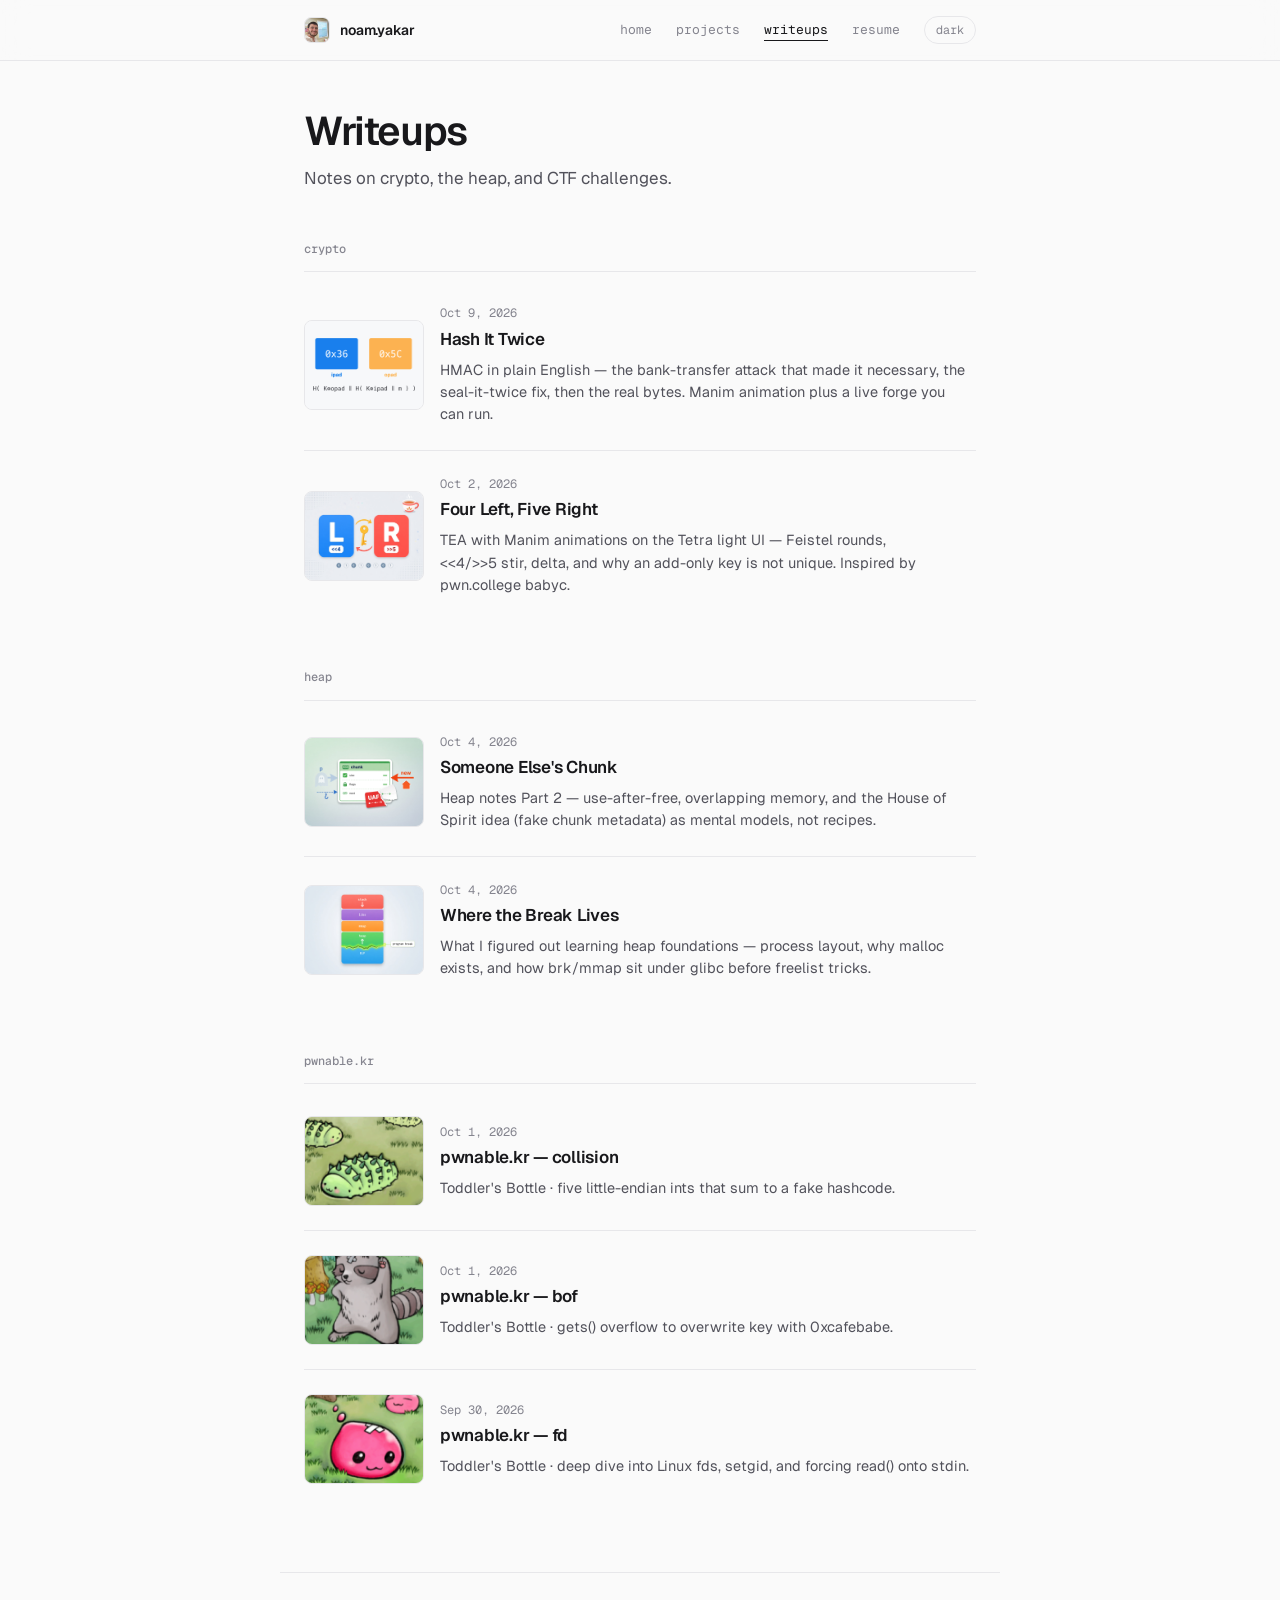
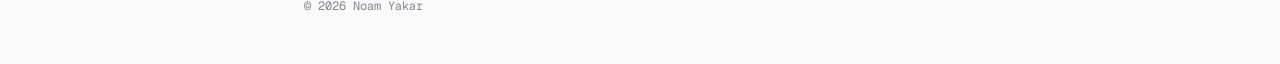
==== commit 98488122: "Redesign: editorial minimal system; beginner-friendly HMAC writeup Site - Geist + Geist Mono, zinc n" ====
--- a/writeups/index.html
+++ b/writeups/index.html
@@ -20,7 +20,7 @@
   <nav class="topbar" aria-label="Primary">
     <div class="topbar-inner">
       <a class="topbar-brand" href="../index.html">
-        <img class="topbar-avatar" src="../avatar.jpg" alt="" width="30" height="30" />
+        <img class="topbar-avatar" src="../avatar.jpg" alt="" width="26" height="26" />
         <span>noam.yakar</span>
       </a>
       <div class="topbar-end">
@@ -30,10 +30,7 @@
           <a href="index.html" aria-current="page">writeups</a>
           <a href="../resume1.pdf" target="_blank" rel="noopener noreferrer">resume</a>
         </div>
-        <button class="theme-toggle" type="button" aria-label="Toggle dark mode">
-          <svg class="icon-moon" viewBox="0 0 24 24" fill="none" stroke="currentColor" stroke-width="2" stroke-linecap="round" stroke-linejoin="round" aria-hidden="true"><path d="M21 12.8A9 9 0 1 1 11.2 3a7 7 0 0 0 9.8 9.8z"/></svg>
-          <svg class="icon-sun" viewBox="0 0 24 24" fill="none" stroke="currentColor" stroke-width="2" stroke-linecap="round" aria-hidden="true"><circle cx="12" cy="12" r="4"/><path d="M12 2v2M12 20v2M4.9 4.9l1.4 1.4M17.7 17.7l1.4 1.4M2 12h2M20 12h2M4.9 19.1l1.4-1.4M17.7 6.3l1.4-1.4"/></svg>
-        </button>
+        <button class="theme-toggle" type="button" aria-label="Switch color theme"><span class="t-dark">dark</span><span class="t-light">light</span></button>
       </div>
     </div>
   </nav>
@@ -48,7 +45,7 @@
   </div>
 
   <footer class="site-footer">
-    <p>© 2026 Noam Yakar</p>
+    <p><span>© 2026 Noam Yakar</span></p>
   </footer>
   <script src="../js/writeups.js"></script>
 </body>
--- a/css/site.css
+++ b/css/site.css
@@ -1,5 +1,5 @@
-/* Tetra UI — monday.com–inspired SaaS system */
-@import url("https://fonts.googleapis.com/css2?family=Inter:wght@400;500;600;700&display=swap");
+/* noam.yakar — quiet editorial system: Geist + Geist Mono, zinc neutrals, one blue */
+@import url("https://fonts.googleapis.com/css2?family=Geist:wght@400;500;600;700&family=Geist+Mono:wght@400;500;600&display=swap");
 
 *,
 *::before,
@@ -10,58 +10,59 @@
 }
 
 :root {
-  /* Accent share: blue 40 / purple 25 / green 20 / yellow 15 */
-  --blue: #0073ea;
-  --purple: #a25ddc;
-  --green: #00c875;
-  --yellow: #fdab3d;
-  --danger: #e2445c;
-  --disabled: #c4c4c4;
-
-  --blue-soft: #e6f1fc;
-  --purple-soft: #f3eafb;
-  --green-soft: #e5f8f1;
-  --yellow-soft: #fff4e0;
-  --danger-soft: #fde8ec;
-
-  --background: #f7f8fa;
+  /* One accent (blue). Purple/green/yellow/danger are semantic only: callouts, labs, verdicts. */
+  --blue: #2f5fd0;
+  --purple: #8156c4;
+  --green: #16a06a;
+  --yellow: #d9901f;
+  --danger: #d14352;
+  --disabled: #c4c4cc;
+
+  --blue-soft: #eef2fb;
+  --purple-soft: #f4effb;
+  --green-soft: #eaf6f0;
+  --yellow-soft: #fbf3e4;
+  --danger-soft: #fbecee;
+
+  --background: #fafafa;
   --surface: #ffffff;
-  --surface-hover: #f0f1f3;
-  --border: #e6e9ef;
-  --border-strong: #d0d4dc;
-
-  --text-primary: #323338;
-  --text-secondary: #676879;
-  --text-muted: #9699a6;
-  --text-disabled: #bfc2cc;
+  --surface-hover: #f4f4f5;
+  --border: #e7e7ea;
+  --border-strong: #d4d4d8;
+
+  --text-primary: #18181b;
+  --text-secondary: #52525b;
+  --text-muted: #85858f;
+  --text-disabled: #c4c4cc;
 
   --accent: var(--blue);
-  --blue-solid: #0073ea;
-  --blue-strong: #005bb8;
+  --blue-solid: #2f5fd0;
+  --blue-strong: #244aa5;
   --on-accent: #ffffff;
-  --topbar-bg: rgba(255, 255, 255, 0.92);
-  --info-border: #c5ddf7;
-  --tip-border: #b7ebd6;
-  --warn-border: #f5d7a4;
-  --green-strong: #009e5c;
-  --yellow-strong: #c77d12;
-  --passion-border: #b7d7f5;
-  --shot-bg: #dfe4eb;
-  --sq-light: #f7f8fa;
-  --sq-dark: #e6e9ef;
+  --topbar-bg: rgba(250, 250, 250, 0.85);
+  --info-border: #d6e0f5;
+  --tip-border: #cde9dc;
+  --warn-border: #efdcb8;
+  --green-strong: #13804f;
+  --yellow-strong: #a86a0c;
+  --passion-border: var(--border);
+  --shot-bg: #f4f4f5;
+  --sq-light: #fafafa;
+  --sq-dark: #e7e7ea;
   color-scheme: light;
-  --radius-small: 6px;
-  --radius: 8px;
-  --radius-large: 12px;
-  --radius-xl: 16px;
+  --radius-small: 5px;
+  --radius: 7px;
+  --radius-large: 10px;
+  --radius-xl: 14px;
   --radius-pill: 999px;
 
   --shadow-card: none;
   --shadow-hover: none;
 
-  --font: Inter, -apple-system, BlinkMacSystemFont, "Segoe UI", sans-serif;
-  --font-mono: ui-monospace, "SF Mono", Menlo, Consolas, monospace;
-
+  --font: "Geist", -apple-system, BlinkMacSystemFont, "Segoe UI", sans-serif;
+  --font-mono: "Geist Mono", ui-monospace, "SF Mono", Menlo, Consolas, monospace;
+
+  --page: 720px;
   --space-1: 4px;
   --space-2: 8px;
   --space-3: 12px;
@@ -100,172 +101,9 @@
   display: block;
 }
 
-/* ── Landing ── */
-body.landing {
-  display: grid;
-  place-items: center;
-  padding: var(--space-6) var(--space-4) var(--space-7);
-  background:
-    radial-gradient(ellipse 70% 55% at 50% 0%, var(--blue-soft), transparent 55%),
-    var(--background);
-}
-
-.stage {
-  position: relative;
-  width: min(920px, 100%);
-}
-
-.glow {
-  position: absolute;
-  inset: -2px;
-  border-radius: calc(var(--radius-xl) + 2px);
-  background: linear-gradient(135deg, var(--blue), var(--purple));
-  opacity: 0.18;
-  z-index: 0;
-}
-
-.card {
-  position: relative;
-  z-index: 1;
-  display: grid;
-  grid-template-columns: minmax(220px, 0.95fr) 1.15fr;
-  gap: var(--space-5);
-  background: var(--surface);
-  border-radius: var(--radius-xl);
-  padding: var(--space-5);
-  border: 1px solid var(--border);
-  box-shadow: var(--shadow-card);
-}
-
-.portrait {
-  border-radius: var(--radius-large);
-  overflow: hidden;
-  background: var(--surface-hover);
-  align-self: stretch;
-  min-height: 280px;
-  border: 1px solid var(--border);
-}
-
-.portrait img {
-  width: 100%;
-  height: 100%;
-  object-fit: cover;
-  object-position: center top;
-}
-
-.panel {
-  display: flex;
-  flex-direction: column;
-  gap: var(--space-5);
-  min-width: 0;
-}
-
-.panel-links {
-  display: flex;
-  flex-wrap: wrap;
-  gap: var(--space-3) var(--space-4);
-}
-
-.panel-link {
-  display: inline-flex;
-  align-items: center;
-  min-height: 36px;
-  padding: 0 var(--space-4);
-  border-radius: var(--radius);
-  background: var(--blue-solid);
-  color: var(--on-accent);
-  font-size: 14px;
-  font-weight: 600;
-}
-
-.panel-link:hover {
-  filter: brightness(1.05);
-  transform: translateY(-1px);
-}
-
-.panel-link:nth-child(2) {
-  background: var(--surface);
-  color: var(--blue);
-  border: 1px solid var(--border);
-}
-
-.panel-link:nth-child(2):hover {
-  border-color: var(--border-strong);
-  background: var(--blue-soft);
-}
-
-.section h2 {
-  color: var(--text-secondary);
-  font-size: 12px;
-  font-weight: 600;
-  letter-spacing: 0.04em;
-  text-transform: uppercase;
-  border-bottom: 1px solid var(--border);
-  padding-bottom: var(--space-2);
-  margin-bottom: var(--space-3);
-}
-
-.list {
-  list-style: none;
-  display: grid;
-  gap: var(--space-2);
-}
-
-.list li,
-.list a {
-  display: flex;
-  align-items: baseline;
-  gap: var(--space-2);
-  color: var(--text-primary);
-  font-size: 15px;
-}
-
-.list a:hover {
-  color: var(--blue);
-}
-
-.list .role {
-  color: var(--purple);
-  background: var(--purple-soft);
-  font-size: 12px;
-  font-weight: 500;
-  margin-left: auto;
-  padding: 2px 8px;
-  border-radius: var(--radius-pill);
-  white-space: nowrap;
-}
-
-.list .prompt {
-  color: var(--blue);
-  font-weight: 600;
-  flex-shrink: 0;
-}
-
-#skills-title + .list .prompt {
-  color: var(--green);
-}
-
-.brand {
-  grid-column: 1 / 2;
-  color: var(--text-primary);
-  font-size: clamp(1.5rem, 3.5vw, 2rem);
-  font-weight: 700;
-  letter-spacing: -0.02em;
-  align-self: end;
-  padding-top: var(--space-2);
-}
-
-.brand span {
-  color: var(--blue);
-}
-
 /* ── Site pages ── */
 body.site {
   background: var(--background);
-}
-
-body.site::before {
-  content: none;
 }
 
 .topbar {
@@ -278,7 +116,7 @@
 }
 
 .topbar-inner {
-  max-width: 1200px;
+  max-width: var(--page);
   margin: 0 auto;
   padding: 0 var(--space-5);
   height: 64px;
@@ -369,82 +207,6 @@
   font-size: 16px;
 }
 
-.sidebar {
-  position: sticky;
-  top: 90px;
-  display: grid;
-  gap: var(--space-3);
-}
-
-.sidebar-card {
-  background: var(--surface);
-  border: 1px solid var(--border);
-  border-radius: var(--radius-large);
-  padding: var(--space-5);
-  box-shadow: var(--shadow-card);
-}
-
-.bio-card {
-  display: flex;
-  gap: 14px;
-  align-items: center;
-}
-
-.sidebar-avatar {
-  width: 52px;
-  height: 52px;
-  border-radius: var(--radius);
-  object-fit: cover;
-  border: 1px solid var(--border);
-}
-
-.sidebar-name {
-  color: var(--text-primary);
-  font-size: 15px;
-  font-weight: 600;
-  margin-bottom: 4px;
-  letter-spacing: -0.02em;
-}
-
-.sidebar-bio {
-  color: var(--text-secondary);
-  font-size: 13px;
-}
-
-.sidebar-card-title {
-  color: var(--text-secondary);
-  font-size: 12px;
-  font-weight: 600;
-  letter-spacing: 0.04em;
-  text-transform: uppercase;
-  margin-bottom: var(--space-2);
-}
-
-.links-card {
-  display: grid;
-  gap: 2px;
-}
-
-.links-card a {
-  color: var(--text-secondary);
-  font-size: 14px;
-  font-weight: 500;
-  padding: 8px 10px;
-  border-radius: var(--radius);
-}
-
-.links-card a:hover {
-  color: var(--blue);
-  background: var(--blue-soft);
-  transform: translateX(1px);
-}
-
-.links-card .prompt {
-  color: var(--blue);
-  margin-right: 6px;
-  font-weight: 600;
-}
-
 .posts-list {
   display: flex;
   flex-direction: column;
@@ -523,10 +285,6 @@
   border-bottom: none;
 }
 
-.post-card:hover {
-  /* keep flat; title color shifts */
-}
-
 .post-card-media:hover .post-thumb {
   border-color: var(--border-strong);
   box-shadow: var(--shadow-hover);
@@ -546,18 +304,6 @@
   margin-top: 0;
   line-height: 1.35;
   letter-spacing: -0.02em;
-}
-
-.post-title::before {
-  content: none;
-}
-
-.post-card:hover .post-title {
-  color: var(--blue);
-}
-
-.post-card:hover .post-meta {
-  color: var(--blue);
 }
 
 .post-desc {
@@ -600,10 +346,6 @@
   border-bottom: 1px solid var(--border);
   padding-bottom: 10px;
   margin-bottom: var(--space-4);
-}
-
-.about-block h2::before {
-  content: none;
 }
 
 .about-block p {
@@ -638,15 +380,6 @@
 
 .cred-list strong {
   color: var(--text-primary);
-}
-
-.resume-frame {
-  width: 100%;
-  height: 480px;
-  border: 1px solid var(--border);
-  border-radius: var(--radius);
-  margin-top: var(--space-3);
-  background: var(--surface-hover);
 }
 
 .btn-row {
@@ -1207,11 +940,6 @@
   transform: translateY(-2px);
 }
 
-.highlight-card.accent-0 { border-top-color: var(--blue); }
-.highlight-card.accent-1 { border-top-color: var(--purple); }
-.highlight-card.accent-2 { border-top-color: var(--green); }
-.highlight-card.accent-3 { border-top-color: var(--yellow); }
-
 .highlight-kicker {
   font-size: 11px;
   font-weight: 600;
@@ -1237,43 +965,6 @@
   font-weight: 500;
   color: var(--text-muted);
 }
-
-.highlight-desc {
-  font-size: 14px;
-  color: var(--text-secondary);
-  line-height: 1.55;
-  flex: 1;
-}
-
-.highlight-list {
-  list-style: none;
-  margin: var(--space-2) 0 0;
-  padding: 0;
-  display: grid;
-  gap: 6px;
-}
-
-.highlight-list li {
-  position: relative;
-  padding-left: 14px;
-  font-size: 13px;
-  color: var(--text-secondary);
-}
-
-.highlight-list li::before {
-  content: "";
-  position: absolute;
-  left: 0;
-  top: 0.55em;
-  width: 6px;
-  height: 6px;
-  border-radius: 50%;
-  background: var(--blue);
-}
-
-.accent-1 .highlight-list li::before { background: var(--purple); }
-.accent-2 .highlight-list li::before { background: var(--green); }
-.accent-3 .highlight-list li::before { background: var(--yellow); }
 
 .highlight-cta {
   margin-top: var(--space-3);
@@ -1426,23 +1117,6 @@
   margin-top: 2px;
 }
 
-
-.belt-dot {
-  display: inline-block;
-  width: 8px;
-  height: 8px;
-  border-radius: 50%;
-  background: var(--yellow);
-  margin-right: 6px;
-  box-shadow: 0 0 0 3px var(--yellow-soft);
-  vertical-align: middle;
-}
-
-.pwn-side-card .sidebar-bio {
-  display: flex;
-  align-items: center;
-}
-
 @media (max-width: 640px) {
   .challenge-hero {
     grid-template-columns: 1fr;
@@ -1470,22 +1144,6 @@
 }
 
 @media (max-width: 760px) {
-  .card {
-    grid-template-columns: 1fr;
-    padding: var(--space-4);
-  }
-
-  .portrait {
-    aspect-ratio: 1 / 1;
-    max-height: 320px;
-    min-height: 0;
-  }
-
-  .brand {
-    grid-column: 1;
-    order: 3;
-    font-size: 1.45rem;
-  }
 
   .page-layout {
     grid-template-columns: 1fr;
@@ -1493,55 +1151,50 @@
     padding: var(--space-5) var(--space-4) var(--space-7);
   }
 
-  .sidebar {
-    position: static;
-  }
-
   .topbar-links {
     gap: var(--space-3);
   }
 }
-
 
 /* ── Dark theme (follows the OS unless the toggle pins a theme) ── */
 @media (prefers-color-scheme: dark) {
   :root:not([data-theme="light"]) {
-    --blue: #5aa5ff;
-    --purple: #c294f0;
-    --green: #34d399;
-    --yellow: #fbbf5a;
-    --danger: #ff6b81;
-    --disabled: #4a4f5c;
-
-    --blue-soft: rgba(90, 165, 255, 0.13);
-    --purple-soft: rgba(194, 148, 240, 0.13);
-    --green-soft: rgba(52, 211, 153, 0.12);
-    --yellow-soft: rgba(251, 191, 90, 0.12);
-    --danger-soft: rgba(255, 107, 129, 0.13);
-
-    --background: #0e1014;
-    --surface: #16191f;
-    --surface-hover: #1e222a;
-    --border: #2a2f39;
-    --border-strong: #3a414e;
-
-    --text-primary: #e9ebf1;
-    --text-secondary: #a7acbb;
-    --text-muted: #7d8394;
-    --text-disabled: #4f5563;
-
-    --blue-solid: #2b7de0;
-    --blue-strong: #8cc2ff;
-    --topbar-bg: rgba(14, 16, 20, 0.85);
-    --info-border: rgba(90, 165, 255, 0.3);
-    --tip-border: rgba(52, 211, 153, 0.3);
-    --warn-border: rgba(251, 191, 90, 0.3);
-    --green-strong: #34d399;
-    --yellow-strong: #fbbf5a;
-    --passion-border: rgba(90, 165, 255, 0.35);
-    --shot-bg: #1e222a;
-    --sq-light: #2a2f39;
-    --sq-dark: #1e222a;
+    --blue: #86abff;
+    --purple: #b99af0;
+    --green: #4cc994;
+    --yellow: #e8b04f;
+    --danger: #f0717f;
+    --disabled: #3f3f46;
+
+    --blue-soft: rgba(134, 171, 255, 0.12);
+    --purple-soft: rgba(185, 154, 240, 0.12);
+    --green-soft: rgba(76, 201, 148, 0.11);
+    --yellow-soft: rgba(232, 176, 79, 0.11);
+    --danger-soft: rgba(240, 113, 127, 0.12);
+
+    --background: #0b0b0d;
+    --surface: #131316;
+    --surface-hover: #1b1b1f;
+    --border: #26262b;
+    --border-strong: #36363d;
+
+    --text-primary: #ececef;
+    --text-secondary: #a1a1aa;
+    --text-muted: #71717a;
+    --text-disabled: #3f3f46;
+
+    --blue-solid: #3a68d8;
+    --blue-strong: #aec6ff;
+    --topbar-bg: rgba(11, 11, 13, 0.8);
+    --info-border: rgba(134, 171, 255, 0.28);
+    --tip-border: rgba(76, 201, 148, 0.28);
+    --warn-border: rgba(232, 176, 79, 0.28);
+    --green-strong: #4cc994;
+    --yellow-strong: #e8b04f;
+    --passion-border: var(--border);
+    --shot-bg: #1b1b1f;
+    --sq-light: #26262b;
+    --sq-dark: #1b1b1f;
 
     --shadow-card: none;
     --shadow-hover: none;
@@ -1642,174 +1295,6 @@
   }
 }
 
-/* ── Theme toggle ── */
-.theme-toggle {
-  display: inline-grid;
-  place-items: center;
-  width: 34px;
-  height: 34px;
-  flex-shrink: 0;
-  border: 1px solid var(--border);
-  border-radius: var(--radius);
-  background: var(--surface);
-  color: var(--text-secondary);
-  cursor: pointer;
-  transition: var(--transition);
-}
-
-.theme-toggle:hover {
-  color: var(--blue);
-  border-color: var(--border-strong);
-}
-
-.theme-toggle svg {
-  width: 16px;
-  height: 16px;
-}
-
-.theme-toggle .icon-sun {
-  display: none;
-}
-
-:root[data-theme="dark"] .theme-toggle .icon-sun {
-  display: block;
-}
-
-:root[data-theme="dark"] .theme-toggle .icon-moon {
-  display: none;
-}
-
-@media (prefers-color-scheme: dark) {
-  :root:not([data-theme]) .theme-toggle .icon-sun {
-    display: block;
-  }
-
-  :root:not([data-theme]) .theme-toggle .icon-moon {
-    display: none;
-  }
-}
-
-.topbar-end {
-  display: flex;
-  align-items: center;
-  gap: var(--space-4);
-  min-width: 0;
-}
-
-.landing-toggle {
-  position: fixed;
-  position: absolute;
-  top: var(--space-4);
-  right: var(--space-4);
-  z-index: 2;
-}
-
-/* ── Landing intro ── */
-.intro-kicker {
-  color: var(--blue);
-  font-family: var(--font-mono);
-  font-size: 12px;
-  font-weight: 600;
-  letter-spacing: 0.06em;
-  text-transform: uppercase;
-  margin-bottom: var(--space-2);
-}
-
-.intro-name {
-  color: var(--text-primary);
-  font-size: clamp(1.75rem, 4vw, 2.25rem);
-  font-weight: 700;
-  letter-spacing: -0.03em;
-  line-height: 1.1;
-  margin-bottom: var(--space-3);
-}
-
-.intro-lead {
-  color: var(--text-secondary);
-  font-size: 15px;
-  line-height: 1.6;
-  max-width: 34rem;
-}
-
-.intro-lead a {
-  color: var(--blue);
-  font-weight: 600;
-}
-
-.intro-lead a:hover {
-  text-decoration: underline;
-  text-underline-offset: 0.18em;
-}
-
-.panel-link.ghost {
-  background: var(--surface);
-  color: var(--text-secondary);
-  border: 1px solid var(--border);
-}
-
-.panel-link.ghost:hover {
-  color: var(--blue);
-  border-color: var(--border-strong);
-}
-
-.list-cols {
-  grid-template-columns: repeat(2, minmax(0, 1fr));
-}
-
-.chips {
-  display: flex;
-  flex-wrap: wrap;
-  gap: var(--space-2);
-  list-style: none;
-}
-
-.chips li {
-  font-size: 13px;
-  font-weight: 500;
-  color: var(--green-strong);
-  background: var(--green-soft);
-  border-radius: var(--radius-pill);
-  padding: 4px 10px;
-}
-
-.latest-list {
-  list-style: none;
-  display: grid;
-  gap: 2px;
-}
-
-.latest-list a {
-  display: flex;
-  align-items: baseline;
-  gap: var(--space-3);
-  padding: 6px 8px;
-  margin: 0 -8px;
-  border-radius: var(--radius);
-}
-
-.latest-list a:hover {
-  background: var(--blue-soft);
-}
-
-.latest-title {
-  color: var(--text-primary);
-  font-size: 15px;
-  font-weight: 500;
-  min-width: 0;
-}
-
-.latest-list a:hover .latest-title {
-  color: var(--blue);
-}
-
-.latest-series {
-  margin-left: auto;
-  flex-shrink: 0;
-  color: var(--text-muted);
-  font-family: var(--font-mono);
-  font-size: 12px;
-}
-
 /* ── Writeup post extras ── */
 .post-nav {
   display: grid;
@@ -1917,19 +1402,6 @@
     white-space: nowrap;
   }
 
-  /* Content first; the sidebar becomes a footer card stack */
-  .sidebar {
-    order: 0;
-  }
-
-  .sidebar .links-card {
-    display: none;
-  }
-
-  .brand {
-    display: none;
-  }
-
   .post-nav {
     grid-template-columns: 1fr;
   }
@@ -1939,60 +1411,188 @@
   }
 }
 
-/* ── Minimal pass: one accent, flat surfaces, single column ── */
-body.landing {
-  background: var(--background);
-}
-
-.glow {
-  display: none;
-}
-
-.topbar-inner,
+
+/* ── Redesign: editorial minimal ── */
+body {
+  font-size: 16px;
+  line-height: 1.6;
+  font-feature-settings: "ss01", "cv11";
+}
+
+::selection {
+  background: color-mix(in srgb, var(--blue) 22%, transparent);
+}
+
+h1,
+h2,
+h3 {
+  text-wrap: balance;
+}
+
+p {
+  text-wrap: pretty;
+}
+
 .page-layout,
 .site-footer {
-  max-width: 760px;
+  max-width: var(--page);
 }
 
 .page-layout {
   grid-template-columns: minmax(0, 1fr);
-}
-
+  padding: var(--space-7) var(--space-5) var(--space-8);
+}
+
+/* Top bar */
+.topbar {
+  backdrop-filter: saturate(1.4) blur(14px);
+}
+
+.topbar-inner {
+  height: 60px;
+}
+
+.topbar-brand {
+  font-size: 14px;
+  font-weight: 600;
+  letter-spacing: -0.01em;
+}
+
+.topbar-avatar {
+  width: 26px;
+  height: 26px;
+  border-radius: 7px;
+}
+
+.topbar-links {
+  gap: var(--space-5);
+}
+
+.topbar-links a {
+  font-family: var(--font-mono);
+  font-size: 13px;
+  font-weight: 400;
+  color: var(--text-muted);
+  border-bottom: none;
+  padding: 6px 0;
+}
+
+.topbar-links a:hover {
+  color: var(--text-primary);
+}
+
+.topbar-links a[aria-current="page"] {
+  color: var(--text-primary);
+  text-decoration: underline;
+  text-decoration-thickness: 1px;
+  text-underline-offset: 6px;
+}
+
+.theme-toggle {
+  min-width: 3.25rem;
+  height: 28px;
+  padding: 0 10px;
+  border: 1px solid var(--border);
+  border-radius: 999px;
+  background: transparent;
+  color: var(--text-muted);
+  font-family: var(--font-mono);
+  font-size: 12px;
+  cursor: pointer;
+  transition: var(--transition);
+}
+
+.theme-toggle:hover {
+  color: var(--text-primary);
+  border-color: var(--border-strong);
+}
+
+.theme-toggle:active {
+  transform: scale(0.97);
+}
+
+.theme-toggle .t-light {
+  display: none;
+}
+
+:root[data-theme="dark"] .theme-toggle .t-light {
+  display: inline;
+}
+
+:root[data-theme="dark"] .theme-toggle .t-dark {
+  display: none;
+}
+
+@media (prefers-color-scheme: dark) {
+  :root:not([data-theme]) .theme-toggle .t-light {
+    display: inline;
+  }
+
+  :root:not([data-theme]) .theme-toggle .t-dark {
+    display: none;
+  }
+}
+
+.topbar-end {
+  display: flex;
+  align-items: center;
+  gap: var(--space-5);
+  min-width: 0;
+}
+
+/* Page headings */
 .content > h1 {
-  font-size: 32px;
-  margin-bottom: var(--space-4);
+  font-size: clamp(2rem, 5vw, 2.5rem);
+  font-weight: 600;
+  letter-spacing: -0.035em;
+  line-height: 1.1;
+  margin-bottom: var(--space-3);
 }
 
 .content > h1::after {
   content: none;
 }
 
-.section h2 {
-  border-bottom: none;
-  padding-bottom: 0;
-  color: var(--text-muted);
-}
-
-.intro-kicker {
-  color: var(--text-muted);
-}
-
-.list .prompt,
-.links-card .prompt {
-  color: var(--text-muted);
-}
-
-.list .role {
-  color: var(--text-muted);
-  background: none;
-  padding: 0;
-  font-size: 13px;
-}
-
-.chips li,
-.tag {
+.lead {
   color: var(--text-secondary);
-  background: var(--surface-hover);
+  font-size: 17px;
+  margin-bottom: var(--space-7);
+}
+
+.label,
+.section-head h2,
+.series-heading,
+.highlight-kicker,
+.pwn-eyebrow {
+  font-family: var(--font-mono);
+  font-size: 12px;
+  font-weight: 500;
+  letter-spacing: 0;
+  text-transform: none;
+  color: var(--text-muted);
+}
+
+.section-head {
+  margin: var(--space-8) 0 var(--space-4);
+  padding-bottom: var(--space-3);
+  border-bottom: 1px solid var(--border);
+}
+
+.section-head h2 {
+  margin: 0;
+}
+
+.section-sub {
+  display: none;
+}
+
+.highlight-section .section-head {
+  margin-top: 0;
+}
+
+/* Lists of things (projects, writeups) */
+.posts-list {
+  gap: var(--space-7);
 }
 
 .series-block {
@@ -2002,76 +1602,200 @@
 }
 
 .series-heading {
-  color: var(--text-muted);
-  font-size: 12px;
-  text-transform: uppercase;
-  letter-spacing: 0.06em;
-  margin-top: 0;
+  margin: 0 0 var(--space-2);
+  padding-bottom: var(--space-3);
+  border-bottom: 1px solid var(--border);
 }
 
 .series-heading::before {
   content: none;
 }
 
+.post-card {
+  padding: var(--space-5) 0;
+}
+
+.post-meta,
+.post-date-meta {
+  font-family: var(--font-mono);
+  font-size: 12px;
+  font-weight: 400;
+  color: var(--text-muted);
+  font-variant-numeric: tabular-nums;
+  letter-spacing: 0;
+}
+
+.post-title {
+  font-size: 17px;
+  font-weight: 600;
+  letter-spacing: -0.015em;
+}
+
+.post-desc {
+  font-size: 14.5px;
+  line-height: 1.55;
+  margin-top: 4px;
+}
+
+.post-card:hover .post-meta {
+  color: var(--text-muted);
+}
+
+.post-thumb {
+  border-radius: 8px;
+}
+
 .post-thumb-empty {
   background: var(--surface-hover);
 }
 
+.post-tags {
+  font-family: var(--font-mono);
+  font-size: 12px;
+  color: var(--text-muted);
+  margin-top: var(--space-2);
+}
+
+.ext::after {
+  content: " ↗";
+  color: var(--text-muted);
+  font-weight: 400;
+  opacity: 0;
+  transition: opacity 150ms ease;
+}
+
+.post-card:hover .ext::after,
+.highlight-card:hover .ext::after {
+  opacity: 1;
+}
+
+/* Highlighted project */
 .highlight-card,
-.highlight-card.accent-1,
-.highlight-card.accent-2,
-.highlight-card.accent-3,
 .highlight-passion {
   background: var(--surface);
   border: 1px solid var(--border);
-}
-
-.highlight-kicker,
-.accent-1 .highlight-kicker,
-.accent-2 .highlight-kicker,
-.accent-3 .highlight-kicker,
-.highlight-passion .highlight-kicker,
-.pwn-eyebrow,
-.challenge-eyebrow {
-  color: var(--text-muted);
-}
-
-.highlight-list li::before,
-.cred-list li::before,
-.md-body ul > li::before {
-  background: var(--text-muted);
-}
-
-.pwn-hero,
-.challenge-hero {
+  border-radius: var(--radius-xl);
+  padding: var(--space-5);
+  gap: var(--space-2);
+}
+
+.highlight-card:hover {
+  border-color: var(--border-strong);
+  transform: none;
+}
+
+.highlight-passion .highlight-title {
+  font-size: 20px;
+  letter-spacing: -0.02em;
+}
+
+.highlight-meta {
+  font-family: var(--font-mono);
+  font-size: 12px;
+  font-weight: 400;
+}
+
+.highlight-shot {
+  margin-top: var(--space-3);
+  border-radius: 8px;
+}
+
+.highlight-passion .highlight-cta,
+.highlight-cta {
+  color: var(--blue);
+  font-size: 14px;
+  font-weight: 500;
+}
+
+/* pwn.college */
+.pwn-hero {
   background: var(--surface);
+  border-radius: var(--radius-xl);
+  gap: var(--space-6);
 }
 
 .pwn-belt {
   filter: none;
+  width: min(100%, 220px);
 }
 
 .pwn-belt-badge {
   background: var(--surface-hover);
-  color: var(--text-primary);
-}
-
+  color: var(--text-secondary);
+  font-family: var(--font-mono);
+  font-weight: 500;
+}
+
+.pwn-title {
+  font-size: 22px;
+  font-weight: 600;
+}
+
+.pwn-stat {
+  background: transparent;
+}
+
+.pwn-stat-value {
+  font-family: var(--font-mono);
+  font-size: 15px;
+  font-weight: 500;
+  font-variant-numeric: tabular-nums;
+}
+
+/* About */
 .about-block {
+  margin-top: var(--space-8);
   background: none;
   border: none;
   border-top: 1px solid var(--border);
   border-radius: 0;
-  padding: var(--space-6) 0 0;
+  padding: var(--space-5) 0 0;
 }
 
 .about-block h2 {
+  font-family: var(--font-mono);
+  font-size: 12px;
+  font-weight: 500;
+  color: var(--text-muted);
   border-bottom: none;
   padding-bottom: 0;
+  margin-bottom: var(--space-4);
+}
+
+.cred-list li::before {
+  background: var(--text-muted);
+}
+
+/* Buttons */
+.btn {
+  min-height: 38px;
+  border-radius: var(--radius);
+  font-weight: 500;
+}
+
+.btn:hover {
+  transform: none;
+  background: var(--surface-hover);
+}
+
+.btn-accent:hover {
+  background: var(--blue-strong);
+  filter: none;
+}
+
+.btn:active {
+  transform: scale(0.98);
+}
+
+/* Markdown posts */
+.md-body ul > li::before {
+  background: var(--text-muted);
 }
 
 .md-body blockquote {
   background: none;
-  border-left-color: var(--border-strong);
+  border-left: 2px solid var(--border-strong);
+  border-radius: 0;
 }
 
 .md-body th {
@@ -2082,11 +1806,252 @@
   background: none;
 }
 
-.highlight-card:hover,
-.btn:hover,
-.panel-link:hover,
-.post-nav a:hover,
-.post-card-media:hover .post-thumb,
-.links-card a:hover {
+.md-body code {
+  color: var(--text-primary);
+  background: var(--surface-hover);
+  border: 1px solid var(--border);
+}
+
+.challenge-hero {
+  background: var(--surface);
+}
+
+.challenge-eyebrow {
+  color: var(--text-muted);
+  font-family: var(--font-mono);
+  text-transform: none;
+  letter-spacing: 0;
+}
+
+.back-link a {
+  font-family: var(--font-mono);
+  font-size: 13px;
+  color: var(--text-muted);
+}
+
+.back-link a:hover {
+  color: var(--text-primary);
+}
+
+.post-nav a {
+  border-radius: var(--radius-large);
+}
+
+.post-nav a:hover {
   transform: none;
 }
+
+/* Footer */
+.site-footer {
+  display: flex;
+  justify-content: space-between;
+  gap: var(--space-4);
+  padding: var(--space-5) var(--space-5) var(--space-7);
+  font-family: var(--font-mono);
+  font-size: 12px;
+}
+
+.site-footer p {
+  display: flex;
+  justify-content: space-between;
+  width: 100%;
+  gap: var(--space-4);
+}
+
+.egg-hint {
+  opacity: 0.35;
+}
+
+/* ── Home ── */
+.home {
+  max-width: var(--page);
+  margin: 0 auto;
+  padding: var(--space-8) var(--space-5) var(--space-7);
+}
+
+.home-hero {
+  display: flex;
+  align-items: center;
+  gap: var(--space-4);
+  margin-bottom: var(--space-5);
+}
+
+.home-avatar {
+  width: 64px;
+  height: 64px;
+  border-radius: 16px;
+  object-fit: cover;
+  border: 1px solid var(--border);
+  flex-shrink: 0;
+}
+
+.home-name {
+  font-size: clamp(1.75rem, 5vw, 2.25rem);
+  font-weight: 600;
+  letter-spacing: -0.035em;
+  line-height: 1.1;
+}
+
+.home-role {
+  font-family: var(--font-mono);
+  font-size: 13px;
+  color: var(--text-muted);
+  margin-top: 4px;
+}
+
+.home-lead {
+  font-size: 18px;
+  line-height: 1.6;
+  color: var(--text-secondary);
+  max-width: 36rem;
+}
+
+.home-lead a,
+.row-body a.inline {
+  color: var(--text-primary);
+  text-decoration: underline;
+  text-decoration-color: var(--border-strong);
+  text-decoration-thickness: 1px;
+  text-underline-offset: 0.2em;
+}
+
+.home-lead a:hover,
+.row-body a.inline:hover {
+  text-decoration-color: var(--blue);
+}
+
+.home-actions {
+  display: flex;
+  flex-wrap: wrap;
+  gap: var(--space-2);
+  margin: var(--space-5) 0 var(--space-8);
+}
+
+.home-actions .btn {
+  font-size: 14px;
+}
+
+.row {
+  display: grid;
+  grid-template-columns: 8.5rem minmax(0, 1fr);
+  gap: var(--space-4);
+  padding: var(--space-5) 0;
+  border-top: 1px solid var(--border);
+}
+
+.row-label {
+  font-family: var(--font-mono);
+  font-size: 13px;
+  font-weight: 400;
+  color: var(--text-muted);
+  padding-top: 2px;
+}
+
+.row-body {
+  min-width: 0;
+  color: var(--text-secondary);
+}
+
+.row-body p + p {
+  margin-top: var(--space-2);
+}
+
+.row-body strong {
+  color: var(--text-primary);
+  font-weight: 500;
+}
+
+.rows {
+  list-style: none;
+  display: grid;
+  gap: 2px;
+}
+
+.rows a,
+.rows li > span {
+  display: flex;
+  align-items: baseline;
+  gap: var(--space-3);
+  padding: 5px 0;
+}
+
+.rows .r-title {
+  color: var(--text-primary);
+  font-weight: 500;
+  min-width: 0;
+}
+
+.rows a:hover .r-title {
+  color: var(--blue);
+}
+
+.rows .r-meta {
+  margin-left: auto;
+  flex-shrink: 0;
+  font-family: var(--font-mono);
+  font-size: 12.5px;
+  color: var(--text-muted);
+  font-variant-numeric: tabular-nums;
+}
+
+.rows .more {
+  font-family: var(--font-mono);
+  font-size: 13px;
+  color: var(--text-muted);
+  margin-top: var(--space-2);
+}
+
+.rows .more:hover {
+  color: var(--text-primary);
+}
+
+.skill-line {
+  color: var(--text-secondary);
+}
+
+@media (max-width: 760px) {
+  .page-layout {
+    padding: var(--space-6) var(--space-4) var(--space-7);
+  }
+
+  .home {
+    padding: var(--space-6) var(--space-4) var(--space-7);
+  }
+
+  .home-lead {
+    font-size: 17px;
+  }
+
+  .row {
+    grid-template-columns: 1fr;
+    gap: var(--space-2);
+  }
+
+  .topbar-end {
+    gap: var(--space-3);
+  }
+
+  .site-footer {
+    padding: var(--space-5) var(--space-4) var(--space-6);
+  }
+}
+
+.highlight-passion .highlight-kicker {
+  color: var(--text-muted);
+}
+
+#all-projects.posts-list {
+  gap: 0;
+}
+
+#all-projects .post-card:last-child {
+  border-bottom: none;
+}
+
+@media (max-width: 760px) {
+  .topbar-links {
+    -webkit-mask-image: linear-gradient(to right, #000 82%, transparent);
+    mask-image: linear-gradient(to right, #000 82%, transparent);
+    padding-right: var(--space-5);
+  }
+}
